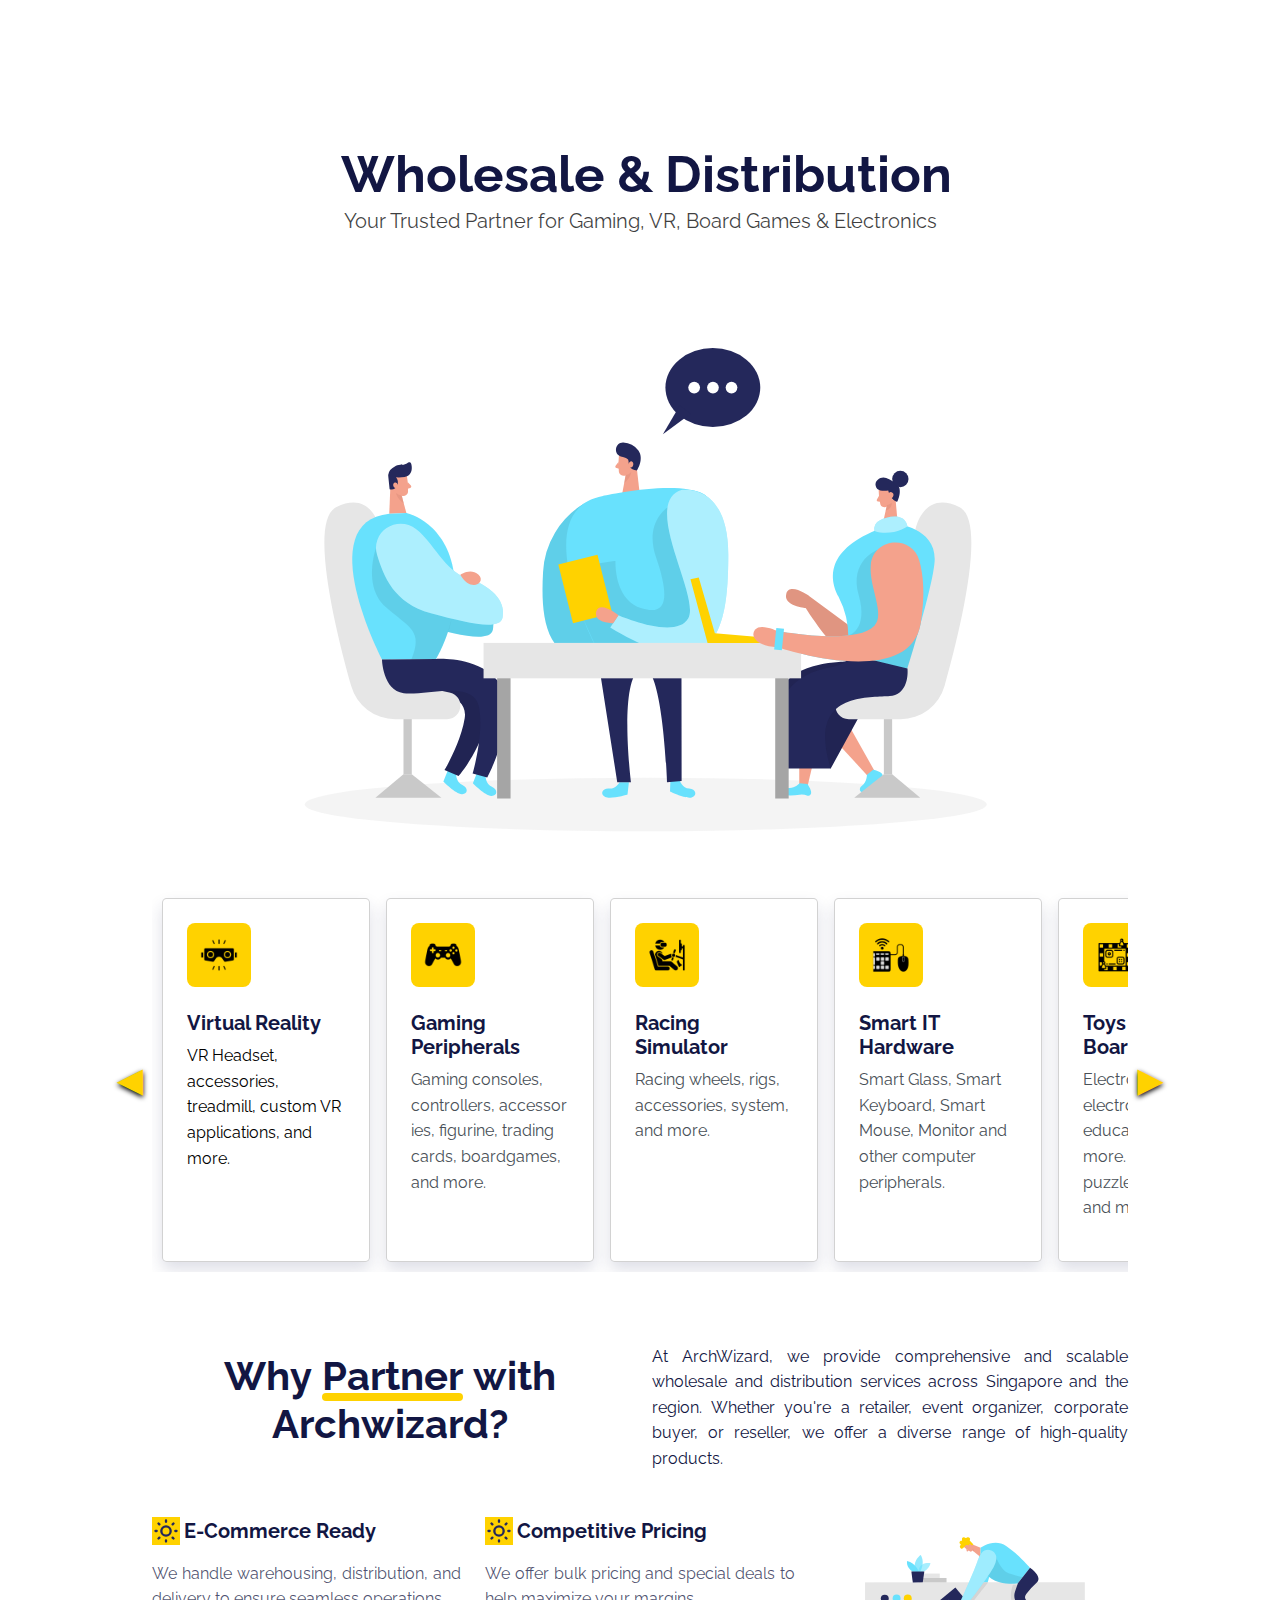
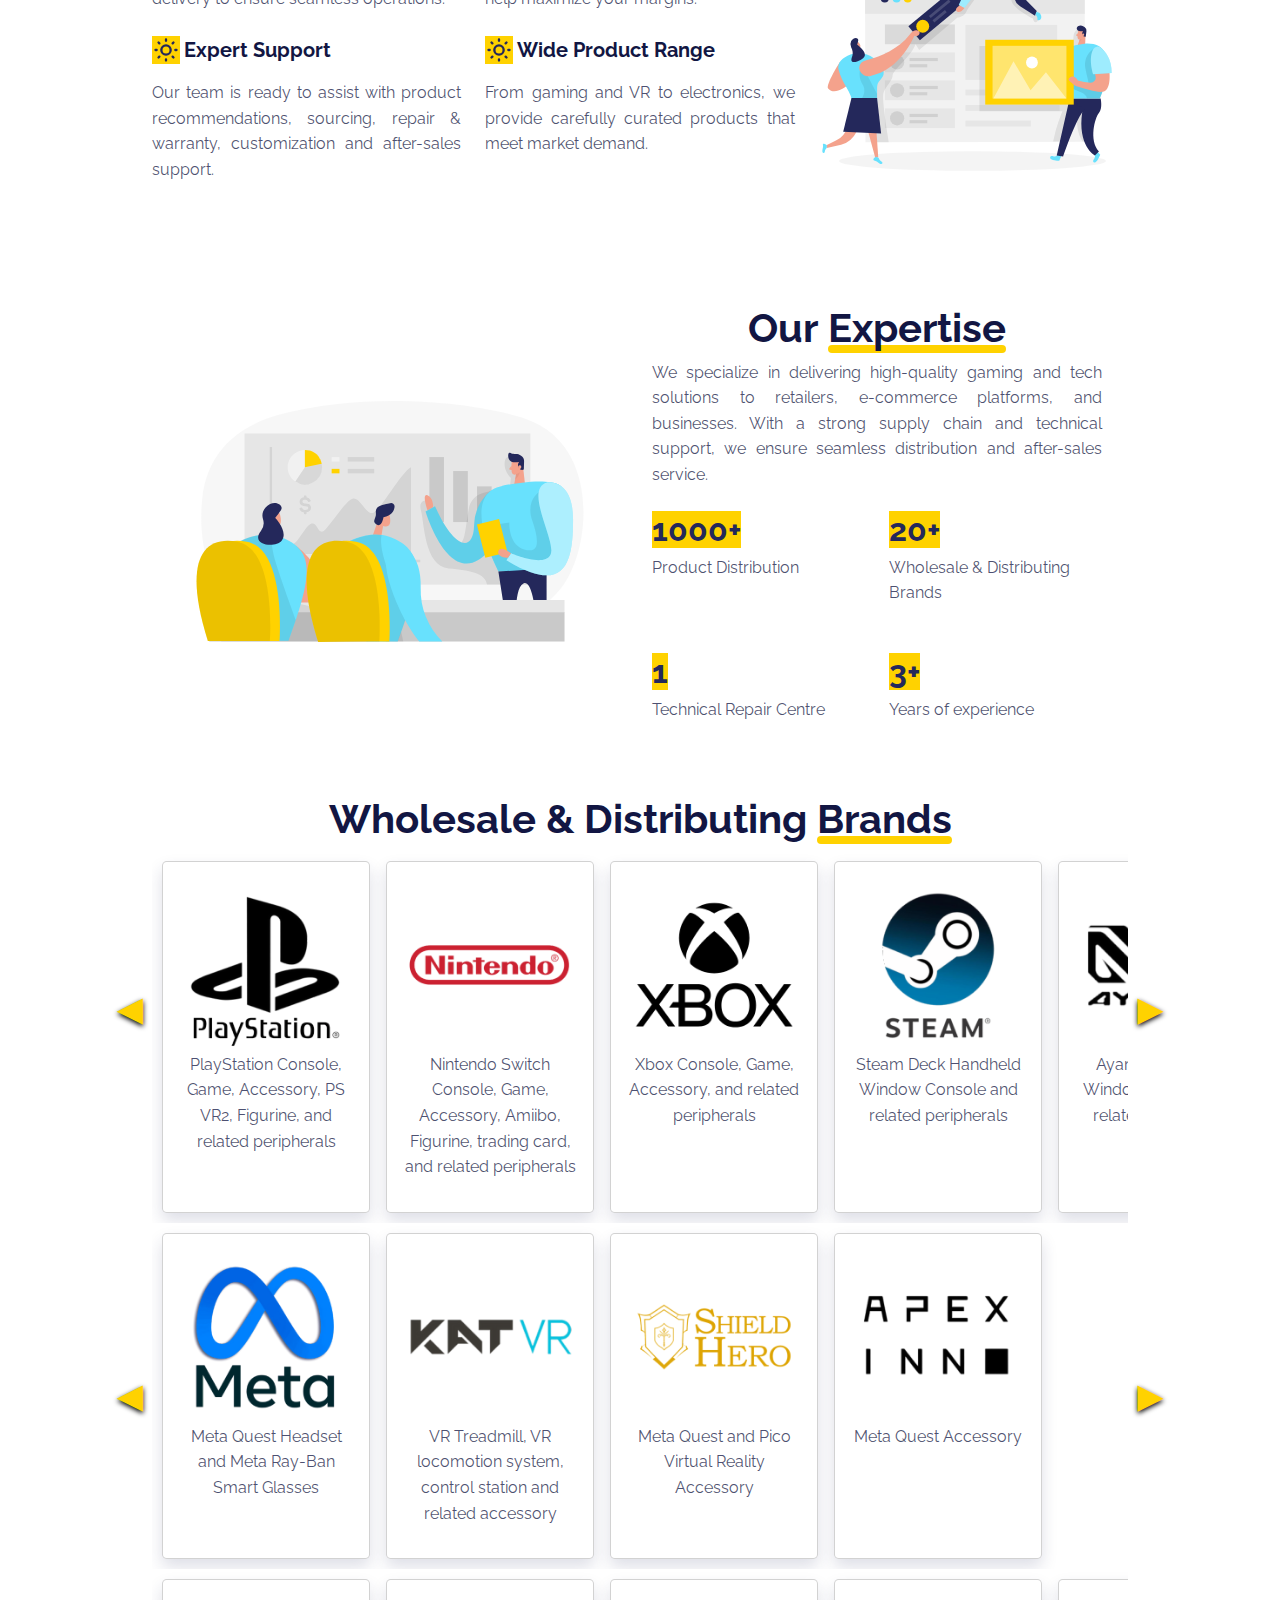
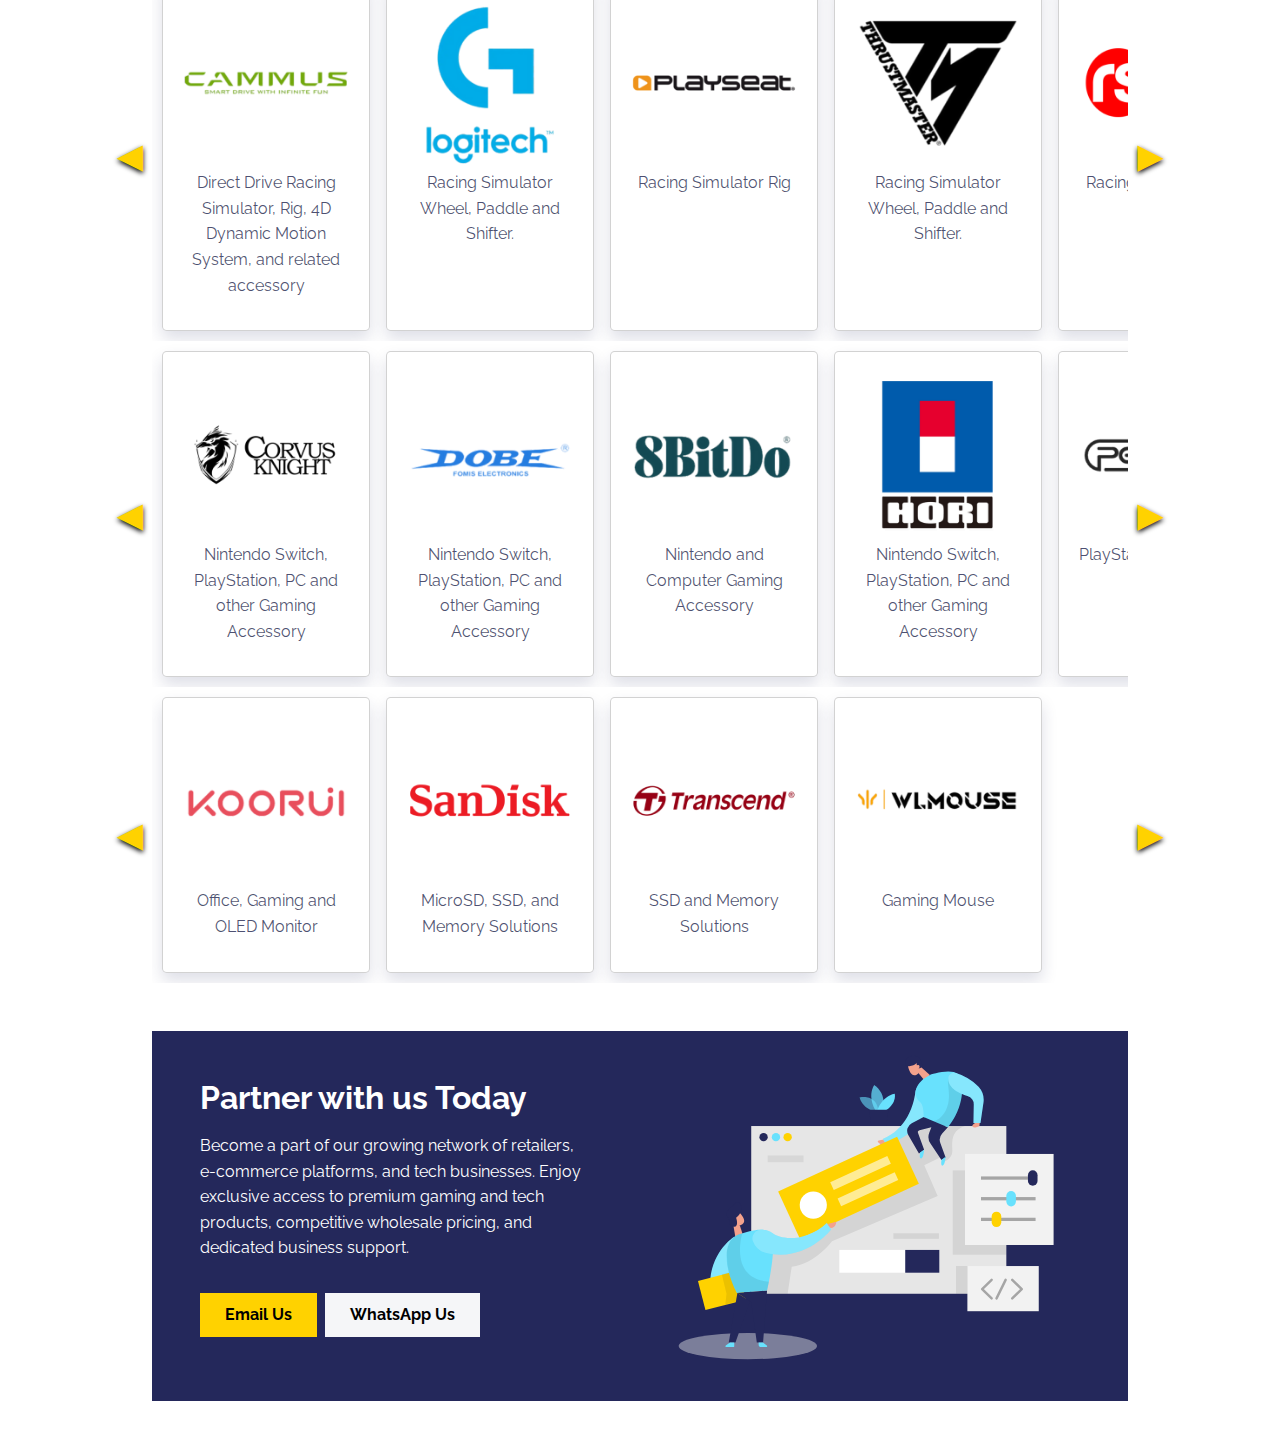
==== index.html @ 39913642 "V1.0 First upload" ====
<!DOCTYPE html>
<html data-bs-theme="light" lang="en">

<head>
    <meta charset="utf-8">
    <meta name="viewport" content="width=device-width, initial-scale=1.0, shrink-to-fit=no">
    <title>Home - Brand</title>
    <link rel="stylesheet" href="assets/bootstrap/css/bootstrap.min.css">
    <link rel="stylesheet" href="https://fonts.googleapis.com/css?family=Raleway:300italic,400italic,600italic,700italic,800italic,400,300,600,700,800&amp;display=swap">
    <link rel="stylesheet" href="assets/css/untitled.css">
</head>

<body>
    <header class="pt-5">
        <div class="container pt-4 pt-xl-5">
            <div class="row pt-5">
                <div class="col-md-8 text-center text-md-start mx-auto" style="width: 700px;">
                    <div class="text-center">
                        <h1 class="display-4 fw-bold mb-5" style="font-size: 51px;margin-bottom: 0px !important;">&nbsp;Wholesale &amp; Distribution</h1>
                        <p class="fs-5 text-muted mb-5"><span style="color: rgba(0, 0, 0, 0.75);">Your Trusted Partner for Gaming, VR, Board Games &amp; Electronics</span></p>
                    </div>
                </div>
                <div class="col-12 col-lg-10 mx-auto">
                    <div class="text-center position-relative"><img class="img-fluid" src="assets/img/illustrations/meeting.svg" style="width: 800px;"></div>
                </div>
            </div>
        </div>
    </header>
    <section>
        <div class="container position-relative">
            <div class="row gy-4 row-cols-1 row-cols-md-2 row-cols-lg-3 flex-row flex-nowrap scroll-container" style="width: 100%;margin: 0px 0px 0px 0px;">
                <div class="col card flex-shrink-0 p-2 scroll-card shadow">
                    <div class="card border-1 d-flex justify-content-center p-3 border-0" style="padding: 0px;">
                        <div class="card-body" style="padding: 0px;">
                            <div class="bs-icon-lg bs-icon-rounded bs-icon-secondary d-flex flex-shrink-0 justify-content-center align-items-center d-inline-block mb-4 bs-icon"><img src="assets/img/Icon%20Virtual%20Reality.png" width="40em" height="40em"></div>
                            <div>
                                <h5 class="fw-bold">Virtual Reality</h5>
                                <p class="text-body-emphasis">VR Headset, accessories, treadmill, custom VR applications, and more.&nbsp;</p>
                            </div>
                        </div>
                    </div>
                </div>
                <div class="col card flex-shrink-0 p-2 scroll-card shadow">
                    <div class="card border-1 d-flex justify-content-center p-3 border-0" style="padding: 0px">
                        <div class="card-body" style="padding: 0px;">
                            <div class="bs-icon-lg bs-icon-rounded bs-icon-secondary d-flex flex-shrink-0 justify-content-center align-items-center d-inline-block mb-4 bs-icon"><img src="assets/img/Icon%20Gaming%20Peripherals.png" width="40em" height="40em"></div>
                            <div>
                                <h5 class="fw-bold">Gaming Peripherals</h5>
                                <p class="text-dark-emphasis">Gaming consoles, controllers,&nbsp;accessories, figurine, trading cards, boardgames, and more.&nbsp;</p>
                            </div>
                        </div>
                    </div>
                </div>
                <div class="col card flex-shrink-0 p-2 scroll-card shadow">
                    <div class="card border-1 d-flex justify-content-center p-3 border-0" style="padding: 0px;">
                        <div class="card-body" style="padding: 0px;">
                            <div class="bs-icon-lg bs-icon-rounded bs-icon-secondary d-flex flex-shrink-0 justify-content-center align-items-center d-inline-block mb-4 bs-icon"><img src="assets/img/Icon%20Racing%20Simulator.png" width="40em" height="40em"></div>
                            <div>
                                <h5 class="fw-bold">Racing Simulator</h5>
                                <p class="text-dark-emphasis">Racing wheels, rigs, accessories, system, and more.&nbsp;</p>
                            </div>
                        </div>
                    </div>
                </div>
                <div class="col card flex-shrink-0 p-2 scroll-card shadow">
                    <div class="card border-1 d-flex justify-content-center p-3 border-0" style="padding: 0px;">
                        <div class="card-body" style="padding: 0px;">
                            <div class="bs-icon-lg bs-icon-rounded bs-icon-secondary d-flex flex-shrink-0 justify-content-center align-items-center d-inline-block mb-4 bs-icon"><img src="assets/img/Icon%20Smart%20IT%20Hardware.png" width="40em" height="40em"></div>
                            <div>
                                <h5 class="fw-bold">Smart IT Hardware</h5>
                                <p class="text-dark-emphasis">Smart Glass, Smart Keyboard, Smart Mouse, Monitor and other computer peripherals.</p>
                            </div>
                        </div>
                    </div>
                </div>
                <div class="col card flex-shrink-0 p-2 scroll-card shadow">
                    <div class="card border-1 d-flex justify-content-center p-3 border-0" style="padding: 0px;">
                        <div class="card-body" style="padding: 0px;">
                            <div class="bs-icon-lg bs-icon-rounded bs-icon-secondary d-flex flex-shrink-0 justify-content-center align-items-center d-inline-block mb-4 bs-icon"><img src="assets/img/Icon%20Toy%20Boardgames.png" width="40em" height="40em"></div>
                            <div>
                                <h5 class="fw-bold">Toys &amp; Boardgames</h5>
                                <p class="text-dark-emphasis">Electronic, electronic, educational toys and more. Board Games, puzzles, trading Card and more. </p>
                            </div>
                        </div>
                    </div>
                </div>
                <div class="col card flex-shrink-0 p-2 scroll-card shadow">
                    <div class="card border-1 d-flex justify-content-center p-3 border-0" padding="0px">
                        <div class="card-body" style="padding: 0px;">
                            <div class="bs-icon-lg bs-icon-rounded bs-icon-secondary d-flex flex-shrink-0 justify-content-center align-items-center d-inline-block mb-4 bs-icon"><img src="assets/img/Icon%20Household%20Electronic.png" width="40em" height="40em"></div>
                            <div>
                                <h5 class="fw-bold">Household Electronic</h5>
                                <p class="text-dark-emphasis">Smart home devices, small applicants, e-commerce electronic and more.&nbsp;</p>
                            </div>
                        </div>
                    </div>
                </div>
            </div><button class="btn scroll-left scroll-btn" type="button">◀</button><button class="btn scroll-right scroll-btn" type="button">▶</button>
        </div>
    </section>
    <section>
        <div class="container py-4 py-xl-5">
            <div class="row" style="margin-bottom: 20px;">
                <div class="col d-flex justify-content-center align-items-center">
                    <h3 class="display-6 fw-bold text-center pb-0"><span>Why&nbsp;</span><span class="underline">Partner</span><span></span>&nbsp;with Archwizard?</h3>
                </div>
                <div class="col-md-6 pt-4">
                    <p class="custom-justify">At ArchWizard, we provide comprehensive and scalable wholesale and distribution services across Singapore and the region. Whether you're a retailer, event organizer, corporate buyer, or reseller, we offer a diverse range of high-quality products.</p>
                </div>
            </div>
            <div class="row gy-4 gy-md-0 d-flex flex-column flex-md-row">
                <div class="col d-flex d-sm-flex d-md-flex justify-content-center align-items-center justify-content-md-start align-items-md-center justify-content-xl-center col-md-8">
                    <div>
                        <div class="row gy-2 row-cols-1 row-cols-sm-2">
                            <div class="col text-center text-md-start">
                                <div class="d-flex justify-content-center align-items-center justify-content-md-start"><svg xmlns="http://www.w3.org/2000/svg" width="1em" height="1em" viewBox="0 0 24 24" stroke-width="2" stroke="currentColor" fill="none" stroke-linecap="round" stroke-linejoin="round" class="icon icon-tabler icon-tabler-sun fs-3 text-primary bg-secondary">
                                        <path stroke="none" d="M0 0h24v24H0z" fill="none"></path>
                                        <path d="M12 12m-4 0a4 4 0 1 0 8 0a4 4 0 1 0 -8 0"></path>
                                        <path d="M3 12h1m8 -9v1m8 8h1m-9 8v1m-6.4 -15.4l.7 .7m12.1 -.7l-.7 .7m0 11.4l.7 .7m-12.1 -.7l-.7 .7"></path>
                                    </svg>
                                    <h5 class="fw-bold mb-0 ms-1">E-Commerce Ready</h5>
                                </div>
                                <p class="text-muted my-3 custom-justify">We handle warehousing, distribution, and delivery to ensure seamless operations.</p>
                            </div>
                            <div class="col text-center text-md-start">
                                <div class="d-flex justify-content-center align-items-center justify-content-md-start"><svg xmlns="http://www.w3.org/2000/svg" width="1em" height="1em" viewBox="0 0 24 24" stroke-width="2" stroke="currentColor" fill="none" stroke-linecap="round" stroke-linejoin="round" class="icon icon-tabler icon-tabler-sun fs-3 text-primary bg-secondary">
                                        <path stroke="none" d="M0 0h24v24H0z" fill="none"></path>
                                        <path d="M12 12m-4 0a4 4 0 1 0 8 0a4 4 0 1 0 -8 0"></path>
                                        <path d="M3 12h1m8 -9v1m8 8h1m-9 8v1m-6.4 -15.4l.7 .7m12.1 -.7l-.7 .7m0 11.4l.7 .7m-12.1 -.7l-.7 .7"></path>
                                    </svg>
                                    <h5 class="fw-bold mb-0 ms-1">Competitive Pricing</h5>
                                </div>
                                <p class="text-muted my-3 custom-justify">We offer bulk pricing and special deals to help maximize your margins.</p>
                            </div>
                            <div class="col text-center text-md-start">
                                <div class="d-flex justify-content-center align-items-center justify-content-md-start"><svg xmlns="http://www.w3.org/2000/svg" width="1em" height="1em" viewBox="0 0 24 24" stroke-width="2" stroke="currentColor" fill="none" stroke-linecap="round" stroke-linejoin="round" class="icon icon-tabler icon-tabler-sun fs-3 text-primary bg-secondary">
                                        <path stroke="none" d="M0 0h24v24H0z" fill="none"></path>
                                        <path d="M12 12m-4 0a4 4 0 1 0 8 0a4 4 0 1 0 -8 0"></path>
                                        <path d="M3 12h1m8 -9v1m8 8h1m-9 8v1m-6.4 -15.4l.7 .7m12.1 -.7l-.7 .7m0 11.4l.7 .7m-12.1 -.7l-.7 .7"></path>
                                    </svg>
                                    <h5 class="fw-bold mb-0 ms-1">Expert Support</h5>
                                </div>
                                <p class="text-muted my-3 custom-justify">Our team is ready to assist with product recommendations, sourcing, repair &amp; warranty, customization and after-sales support.</p>
                            </div>
                            <div class="col text-center text-md-start">
                                <div class="d-flex justify-content-center align-items-center justify-content-md-start"><svg xmlns="http://www.w3.org/2000/svg" width="1em" height="1em" viewBox="0 0 24 24" stroke-width="2" stroke="currentColor" fill="none" stroke-linecap="round" stroke-linejoin="round" class="icon icon-tabler icon-tabler-sun fs-3 text-primary bg-secondary">
                                        <path stroke="none" d="M0 0h24v24H0z" fill="none"></path>
                                        <path d="M12 12m-4 0a4 4 0 1 0 8 0a4 4 0 1 0 -8 0"></path>
                                        <path d="M3 12h1m8 -9v1m8 8h1m-9 8v1m-6.4 -15.4l.7 .7m12.1 -.7l-.7 .7m0 11.4l.7 .7m-12.1 -.7l-.7 .7"></path>
                                    </svg>
                                    <h5 class="fw-bold mb-0 ms-1">Wide Product Range</h5>
                                </div>
                                <p class="text-muted my-3 custom-justify">From gaming and VR to electronics, we provide carefully curated products that meet market demand.</p>
                            </div>
                        </div>
                    </div>
                </div>
                <div class="col order-first order-md-last col-md-4">
                    <div><img class="rounded img-fluid w-100 fit-cover" style="min-height: 300px;" src="assets/img/illustrations/teamwork.svg"></div>
                </div>
            </div>
        </div>
    </section>
    <section>
        <div class="container py-4 py-xl-5">
            <div class="row gy-4 gy-md-0">
                <div class="col-md-6 text-center text-md-start d-flex d-sm-flex d-md-flex justify-content-center align-items-center justify-content-md-start align-items-md-center justify-content-xl-center col-md-5">
                    <div><img class="rounded img-fluid fit-cover" style="min-height: 300px;" src="assets/img/illustrations/presentation.svg" width="800"></div>
                </div>
                <div class="col">
                    <div style="max-width: 450px;">
                        <h3 class="display-6 fw-bold text-center pb-0"><span>Our&nbsp;</span><span class="underline">Expertise</span></h3>
                        <p class="text-muted py-4 py-md-0 custom-justify">We specialize in delivering high-quality gaming and tech solutions to retailers, e-commerce platforms, and businesses. With a strong supply chain and technical support, we ensure seamless distribution and after-sales service.</p>
                        <div class="row gy-4 row-cols-2 row-cols-md-2">
                            <div class="col">
                                <div><span class="fs-2 fw-bold text-primary bg-secondary">1000+</span>
                                    <p class="fw-normal text-muted">Product Distribution</p>
                                </div>
                            </div>
                            <div class="col">
                                <div><span class="fs-2 fw-bold text-primary bg-secondary">20+</span>
                                    <p class="fw-normal text-muted">Wholesale &amp; Distributing Brands</p>
                                </div>
                            </div>
                            <div class="col">
                                <div><span class="fs-2 fw-bold text-primary bg-secondary">1</span>
                                    <p class="fw-normal text-muted">Technical Repair Centre</p>
                                </div>
                            </div>
                            <div class="col">
                                <div><span class="fs-2 fw-bold text-primary bg-secondary">3+</span>
                                    <p class="fw-normal text-muted">Years of experience</p>
                                </div>
                            </div>
                        </div>
                    </div>
                </div>
            </div>
        </div>
    </section>
    <section>
        <div class="container position-relative mt-2">
            <h3 class="display-6 fw-bold text-center pb-0"><span>Wholesale &amp; Distributing&nbsp;</span><span class="underline">Brands</span></h3>
            <div class="row gy-4 row-cols-1 row-cols-md-2 row-cols-lg-3 flex-row flex-nowrap scroll-container" style="width: 100%;margin: 0px 0px 0px 0px;">
                <div class="col card flex-shrink-0 p-2 scroll-card shadow">
                    <div class="card border-1 d-flex justify-content-center p-2 border-0 align-items-center" style="padding: 0px;">
                        <div class="card-body d-flex flex-column align-items-center" style="padding: 0px;"><img src="assets/img/PlayStation.png" width="100%" height="100%">
                            <div>
                                <p class="text-center text-body-secondary">PlayStation Console, Game, Accessory, PS VR2, Figurine, and related peripherals</p>
                            </div>
                        </div>
                    </div>
                </div>
                <div class="col card flex-shrink-0 p-2 scroll-card shadow">
                    <div class="card border-1 d-flex justify-content-center p-2 border-0 align-items-center" style="padding: 0px;">
                        <div class="card-body d-flex flex-column align-items-center" style="padding: 0px;"><img src="assets/img/Nintendo.png" width="100%" height="100%">
                            <div>
                                <p class="text-center text-body-secondary">Nintendo Switch Console, Game, Accessory, Amiibo, Figurine, trading card, and related peripherals</p>
                            </div>
                        </div>
                    </div>
                </div>
                <div class="col card flex-shrink-0 p-2 scroll-card shadow">
                    <div class="card border-1 d-flex justify-content-center p-2 border-0 align-items-center" style="padding: 0px;">
                        <div class="card-body d-flex flex-column align-items-center" style="padding: 0px;"><img src="assets/img/Xbox.png" width="100%" height="100%">
                            <div>
                                <p class="text-center text-body-secondary">Xbox Console, Game, Accessory, and related peripherals</p>
                            </div>
                        </div>
                    </div>
                </div>
                <div class="col card flex-shrink-0 p-2 scroll-card shadow">
                    <div class="card border-1 d-flex justify-content-center p-2 border-0 align-items-center" style="padding: 0px;">
                        <div class="card-body d-flex flex-column align-items-center" style="padding: 0px;"><img src="assets/img/Valve.png" width="100%" height="100%">
                            <div>
                                <p class="text-center text-body-secondary">Steam Deck Handheld Window Console and related peripherals</p>
                            </div>
                        </div>
                    </div>
                </div>
                <div class="col card flex-shrink-0 p-2 scroll-card shadow">
                    <div class="card border-1 d-flex justify-content-center p-2 border-0 align-items-center" style="padding: 0px;">
                        <div class="card-body d-flex flex-column align-items-center" style="padding: 0px;"><img src="assets/img/Ayaneo.png" width="100%" height="100%">
                            <div>
                                <p class="text-center text-body-secondary">Ayaneo Handheld Window Console and related peripherals</p>
                            </div>
                        </div>
                    </div>
                </div>
                <div class="col card flex-shrink-0 p-2 scroll-card shadow">
                    <div class="card border-1 d-flex justify-content-center p-2 border-0 align-items-center" style="padding: 0px;">
                        <div class="card-body d-flex flex-column align-items-center" style="padding: 0px;"><img src="assets/img/Asus_ROG.png" width="100%" height="100%">
                            <div>
                                <p class="text-center text-body-secondary">Asus ROG Ally Handheld Window Console and related peripherals</p>
                            </div>
                        </div>
                    </div>
                </div>
            </div><button class="btn scroll-left scroll-btn" type="button">◀</button><button class="btn scroll-right scroll-btn" type="button">▶</button>
        </div>
        <div class="container position-relative">
            <div class="row gy-4 row-cols-1 row-cols-md-2 row-cols-lg-3 flex-row flex-nowrap scroll-container" style="width: 100%;margin: 0px 0px 0px 0px;">
                <div class="col card flex-shrink-0 p-2 scroll-card shadow">
                    <div class="card border-1 d-flex justify-content-center p-2 border-0 align-items-center" style="padding: 0px;">
                        <div class="card-body d-flex flex-column align-items-center" style="padding: 0px;"><img src="assets/img/Meta.png" width="100%" height="100%">
                            <div>
                                <p class="text-center text-body-secondary">Meta Quest Headset and Meta Ray-Ban Smart Glasses</p>
                            </div>
                        </div>
                    </div>
                </div>
                <div class="col card flex-shrink-0 p-2 scroll-card shadow">
                    <div class="card border-1 d-flex justify-content-center p-2 border-0 align-items-center" style="padding: 0px;">
                        <div class="card-body d-flex flex-column align-items-center" style="padding: 0px;"><img src="assets/img/KATVR.png" width="100%" height="100%">
                            <div>
                                <p class="text-center text-body-secondary">VR Treadmill, VR locomotion system, control station and related accessory</p>
                            </div>
                        </div>
                    </div>
                </div>
                <div class="col card flex-shrink-0 p-2 scroll-card shadow">
                    <div class="card border-1 d-flex justify-content-center p-2 border-0 align-items-center" style="padding: 0px;">
                        <div class="card-body d-flex flex-column align-items-center" style="padding: 0px;"><img src="assets/img/Shield_Hero.png" width="100%" height="100%">
                            <div>
                                <p class="text-center text-body-secondary">Meta Quest and Pico Virtual Reality Accessory</p>
                            </div>
                        </div>
                    </div>
                </div>
                <div class="col card flex-shrink-0 p-2 scroll-card shadow">
                    <div class="card border-1 d-flex justify-content-center p-2 border-0 align-items-center" style="padding: 0px;">
                        <div class="card-body d-flex flex-column align-items-center" style="padding: 0px;"><img src="assets/img/ApexInno.png" width="100%" height="100%">
                            <div>
                                <p class="text-center text-body-secondary">Meta Quest Accessory</p>
                            </div>
                        </div>
                    </div>
                </div>
            </div><button class="btn scroll-left scroll-btn" type="button">◀</button><button class="btn scroll-right scroll-btn" type="button">▶</button>
        </div>
        <div class="container position-relative">
            <div class="row gy-4 row-cols-1 row-cols-md-2 row-cols-lg-3 flex-row flex-nowrap scroll-container" style="width: 100%;margin:0px 0px 0px 0px;">
                <div class="col card flex-shrink-0 p-2 scroll-card shadow">
                    <div class="card border-1 d-flex justify-content-center p-2 border-0 align-items-center" style="padding: 0px;">
                        <div class="card-body d-flex flex-column align-items-center" style="padding: 0px;"><img src="assets/img/Cammus.png" width="100%" height="100%">
                            <div>
                                <p class="text-center text-body-secondary">Direct Drive Racing Simulator, Rig, 4D Dynamic Motion System, and related accessory</p>
                            </div>
                        </div>
                    </div>
                </div>
                <div class="col card flex-shrink-0 p-2 scroll-card shadow">
                    <div class="card border-1 d-flex justify-content-center p-2 border-0 align-items-center" style="padding: 0px;">
                        <div class="card-body d-flex flex-column align-items-center" style="padding: 0px;"><img src="assets/img/Logitech.png" width="100%" height="100%">
                            <div>
                                <p class="text-center text-body-secondary">Racing Simulator Wheel, Paddle and Shifter.</p>
                            </div>
                        </div>
                    </div>
                </div>
                <div class="col card flex-shrink-0 p-2 scroll-card shadow">
                    <div class="card border-1 d-flex justify-content-center p-2 border-0 align-items-center" style="padding: 0px;">
                        <div class="card-body d-flex flex-column align-items-center" style="padding: 0px;"><img src="assets/img/Playseat.png" width="100%" height="100%">
                            <div>
                                <p class="text-center text-body-secondary">Racing Simulator Rig</p>
                            </div>
                        </div>
                    </div>
                </div>
                <div class="col card flex-shrink-0 p-2 scroll-card shadow">
                    <div class="card border-1 d-flex justify-content-center p-2 border-0 align-items-center" style="padding: 0px;">
                        <div class="card-body d-flex flex-column align-items-center" style="padding: 0px;"><img src="assets/img/Thrustmaster.png" width="100%" height="100%">
                            <div>
                                <p class="text-center text-body-secondary">Racing Simulator Wheel, Paddle and Shifter.</p>
                            </div>
                        </div>
                    </div>
                </div>
                <div class="col card flex-shrink-0 p-2 scroll-card shadow">
                    <div class="card border-1 d-flex justify-content-center p-2 border-0 align-items-center" style="padding: 0px;">
                        <div class="card-body d-flex flex-column align-items-center" style="padding: 0px;"><img src="assets/img/Rseat.png" width="100%" height="100%">
                            <div>
                                <p class="text-center text-body-secondary">Racing Simulator Rig</p>
                            </div>
                        </div>
                    </div>
                </div>
                <div class="col card flex-shrink-0 p-2 scroll-card shadow">
                    <div class="card border-1 d-flex justify-content-center p-2 border-0 align-items-center" style="padding: 0px;">
                        <div class="card-body d-flex flex-column align-items-center" style="padding: 0px;"><img src="assets/img/Asus_ROG.png" width="100%" height="100%">
                            <div>
                                <p class="text-center text-body-secondary">Asus ROG Ally Handheld Window Console and related peripherals</p>
                            </div>
                        </div>
                    </div>
                </div>
            </div><button class="btn scroll-left scroll-btn" type="button">◀</button><button class="btn scroll-right scroll-btn" type="button">▶</button>
        </div>
        <div class="container position-relative">
            <div class="row gy-4 row-cols-1 row-cols-md-2 row-cols-lg-3 flex-row flex-nowrap scroll-container" style="width: 100%;margin:0px 0px 0px 0px;">
                <div class="col card flex-shrink-0 p-2 scroll-card shadow">
                    <div class="card border-1 d-flex justify-content-center p-2 border-0 align-items-center" style="padding: 0px;">
                        <div class="card-body d-flex flex-column align-items-center" style="padding: 0px;"><img src="assets/img/CorvusKnight.png" width="100%" height="100%">
                            <div>
                                <p class="text-center text-body-secondary">Nintendo Switch, PlayStation, PC and other Gaming Accessory</p>
                            </div>
                        </div>
                    </div>
                </div>
                <div class="col card flex-shrink-0 p-2 scroll-card shadow">
                    <div class="card border-1 d-flex justify-content-center p-2 border-0 align-items-center" style="padding: 0px;">
                        <div class="card-body d-flex flex-column align-items-center" style="padding: 0px;"><img src="assets/img/Dobe.png" width="100%" height="100%">
                            <div>
                                <p class="text-center text-body-secondary">Nintendo Switch, PlayStation, PC and other Gaming Accessory</p>
                            </div>
                        </div>
                    </div>
                </div>
                <div class="col card flex-shrink-0 p-2 scroll-card shadow">
                    <div class="card border-1 d-flex justify-content-center p-2 border-0 align-items-center" style="padding: 0px;">
                        <div class="card-body d-flex flex-column align-items-center" style="padding: 0px;"><img src="assets/img/8BITDO.png" width="100%" height="100%">
                            <div>
                                <p class="text-center text-body-secondary">Nintendo and Computer Gaming Accessory</p>
                            </div>
                        </div>
                    </div>
                </div>
                <div class="col card flex-shrink-0 p-2 scroll-card shadow">
                    <div class="card border-1 d-flex justify-content-center p-2 border-0 align-items-center" style="padding: 0px;">
                        <div class="card-body d-flex flex-column align-items-center" style="padding: 0px;"><img src="assets/img/Hori.png" width="100%" height="100%">
                            <div>
                                <p class="text-center text-body-secondary">Nintendo Switch, PlayStation, PC and other Gaming Accessory</p>
                            </div>
                        </div>
                    </div>
                </div>
                <div class="col card flex-shrink-0 p-2 scroll-card shadow">
                    <div class="card border-1 d-flex justify-content-center p-2 border-0 align-items-center" style="padding: 0px;">
                        <div class="card-body d-flex flex-column align-items-center" style="padding: 0px;"><img src="assets/img/PGTECH.png" width="100%" height="100%">
                            <div>
                                <p class="text-center text-body-secondary">PlayStation Accessory</p>
                            </div>
                        </div>
                    </div>
                </div>
                <div class="col card flex-shrink-0 p-2 scroll-card shadow">
                    <div class="card border-1 d-flex justify-content-center p-2 border-0 align-items-center" style="padding: 0px;">
                        <div class="card-body d-flex flex-column align-items-center" style="padding: 0px;"><img src="assets/img/IPega.png" width="100%" height="100%">
                            <div>
                                <p class="text-center text-body-secondary">PlayStation Accessory</p>
                            </div>
                        </div>
                    </div>
                </div>
                <div class="col card flex-shrink-0 p-2 scroll-card shadow">
                    <div class="card border-1 d-flex justify-content-center p-2 border-0 align-items-center" style="padding: 0px;">
                        <div class="card-body d-flex flex-column align-items-center" style="padding: 0px;"><img src="assets/img/Turtle_Beach.png" width="100%" height="100%">
                            <div>
                                <p class="text-center text-body-secondary">&nbsp;PlayStation, PC and other Gaming Accessory<br><br></p>
                            </div>
                        </div>
                    </div>
                </div>
                <div class="col card flex-shrink-0 p-2 scroll-card shadow">
                    <div class="card border-1 d-flex justify-content-center p-2 border-0 align-items-center" style="padding: 0px;">
                        <div class="card-body d-flex flex-column align-items-center" style="padding: 0px;"><img src="assets/img/Backbone.png" width="100%" height="100%">
                            <div>
                                <p class="text-center text-body-secondary">PlayStation Remote Gaming Accessory</p>
                            </div>
                        </div>
                    </div>
                </div>
                <div class="col card flex-shrink-0 p-2 scroll-card shadow">
                    <div class="card border-1 d-flex justify-content-center p-2 border-0 align-items-center" style="padding: 0px;">
                        <div class="card-body d-flex flex-column align-items-center" style="padding: 0px;"><img src="assets/img/Skull_&_Co.png" width="100%" height="100%">
                            <div>
                                <p class="text-center text-body-secondary">Nintendo Switch, PlayStation, PC and other Gaming Accessory</p>
                            </div>
                        </div>
                    </div>
                </div>
            </div><button class="btn scroll-left scroll-btn" type="button">◀</button><button class="btn scroll-right scroll-btn" type="button">▶</button>
        </div>
        <div class="container position-relative">
            <div class="row gy-4 row-cols-1 row-cols-md-2 row-cols-lg-3 flex-row flex-nowrap scroll-container" style="width: 100%;margin:0px 0px 0px 0px;">
                <div class="col card flex-shrink-0 p-2 scroll-card shadow">
                    <div class="card border-1 d-flex justify-content-center p-2 border-0 align-items-center" style="padding: 0px;">
                        <div class="card-body d-flex flex-column align-items-center" style="padding: 0px;"><img src="assets/img/Koorui.png" width="100%" height="100%">
                            <div>
                                <p class="text-center text-body-secondary">Office, Gaming and OLED Monitor</p>
                            </div>
                        </div>
                    </div>
                </div>
                <div class="col card flex-shrink-0 p-2 scroll-card shadow">
                    <div class="card border-1 d-flex justify-content-center p-2 border-0 align-items-center" style="padding: 0px;">
                        <div class="card-body d-flex flex-column align-items-center" style="padding: 0px;"><img src="assets/img/SanDisk.png" width="100%" height="100%">
                            <div>
                                <p class="text-center text-body-secondary">MicroSD, SSD, and Memory Solutions</p>
                            </div>
                        </div>
                    </div>
                </div>
                <div class="col card flex-shrink-0 p-2 scroll-card shadow">
                    <div class="card border-1 d-flex justify-content-center p-2 border-0 align-items-center" style="padding: 0px;">
                        <div class="card-body d-flex flex-column align-items-center" style="padding: 0px;"><img src="assets/img/Transcend.png" width="100%" height="100%">
                            <div>
                                <p class="text-center text-body-secondary">SSD and Memory Solutions</p>
                            </div>
                        </div>
                    </div>
                </div>
                <div class="col card flex-shrink-0 p-2 scroll-card shadow">
                    <div class="card border-1 d-flex justify-content-center p-2 border-0 align-items-center" style="padding: 0px;">
                        <div class="card-body d-flex flex-column align-items-center" style="padding: 0px;"><img src="assets/img/WLMouse.png" width="100%" height="100%">
                            <div>
                                <p class="text-center text-body-secondary">Gaming Mouse</p>
                            </div>
                        </div>
                    </div>
                </div>
            </div><button class="btn scroll-left scroll-btn" type="button">◀</button><button class="btn scroll-right scroll-btn" type="button">▶</button>
        </div>
    </section>
    <section class="py-4 py-xl-5">
        <div class="container">
            <div class="bg-primary border rounded border-0 border-primary overflow-hidden">
                <div class="row g-0">
                    <div class="col-md-6 d-flex flex-column justify-content-center">
                        <div class="text-white p-4 p-md-5">
                            <h2 class="fw-bold mb-3">Partner with us Today</h2>
                            <p class="mb-4">Become a part of our growing network of retailers, e-commerce platforms, and tech businesses. Enjoy exclusive access to premium gaming and tech products, competitive wholesale pricing, and dedicated business support.</p>
                            <div class="my-3"><a class="btn btn-secondary me-2 mt-2" role="button" href="mailto:enquiry@archwizard.tech?subject=Business Wholesale &amp; Distribution Inquiry&amp;body=Hello, I would like to ask about...">Email Us</a><a class="btn btn-light mt-2" role="button" href="https://wa.me/6588434796">WhatsApp Us</a></div>
                        </div>
                    </div>
                    <div class="col-md-6 order-first order-md-last" style="min-height: 250px;"><img class="w-100 h-100 fit-contain pt-5 pt-md-0" src="assets/img/illustrations/web-development.svg"></div>
                </div>
            </div>
        </div>
    </section>
    <script src="assets/bootstrap/js/bootstrap.min.js"></script>
    <script src="assets/js/custom.js"></script>
    <script src="assets/js/startup-modern.js"></script>
</body>

</html>
---- assets/css/untitled.css ----
.custom-justify {
  text-align: justify;
}

#scroll-container {
  gap: 1rem;
  padding: 10px;
  overflow-x: auto;
  white-space: nowrap;
  cursor: grab;
  scroll-snap-type: x mandatory;
}

#scroll-container::-webkit-scrollbar {
  display: none;
}

.scroll-card {
  flex: 0 0 auto;
  width: 13em;
  scroll-snap-align: center;
  border-radius: 0.3em;
  margin-top: 0px;
}

.scroll-btn {
  position: absolute;
  top: 50%;
  transform: translateY(-50%);
  background: transparent !important;
  border: 0px solid #ddd;
  width: 80px;
  height: 80px;
  align-items: center;
  justify-content: center;
  color: var(--bs-secondary);
  font-size: 2em;
  text-shadow: 0 2px 5px black;
  padding: 0px;
}

.scroll-left {
  left: 10px;
}

.scroll-right {
  right: 10px;
}

.scroll-container .active {
  cursor: grabbing;
}

.scroll-container {
  /*white-space: nowrap;*/
  cursor: grab;
  display: flex;
  overflow: auto;
  scroll-snap-type: x mandatory;
  -webkit-overflow-scrolling: touch;
  gap: 1rem;
  padding: 10px;
  scrollbar-width: none;
}

.scroll-container::-webkit-scrollbar {
  display: none;
}

.scroll-btn:hover {
  background-color: transparent;
  color: white;
}

@media (min-width: 1200px) {
  .scroll-left {
    left: -50px;
  }
}

@media (min-width: 1200px) {
  .scroll-right {
    right: -50px;
  }
}

@media (min-width: 768px) {
  .scroll-btn {
    display: block;
  }
}
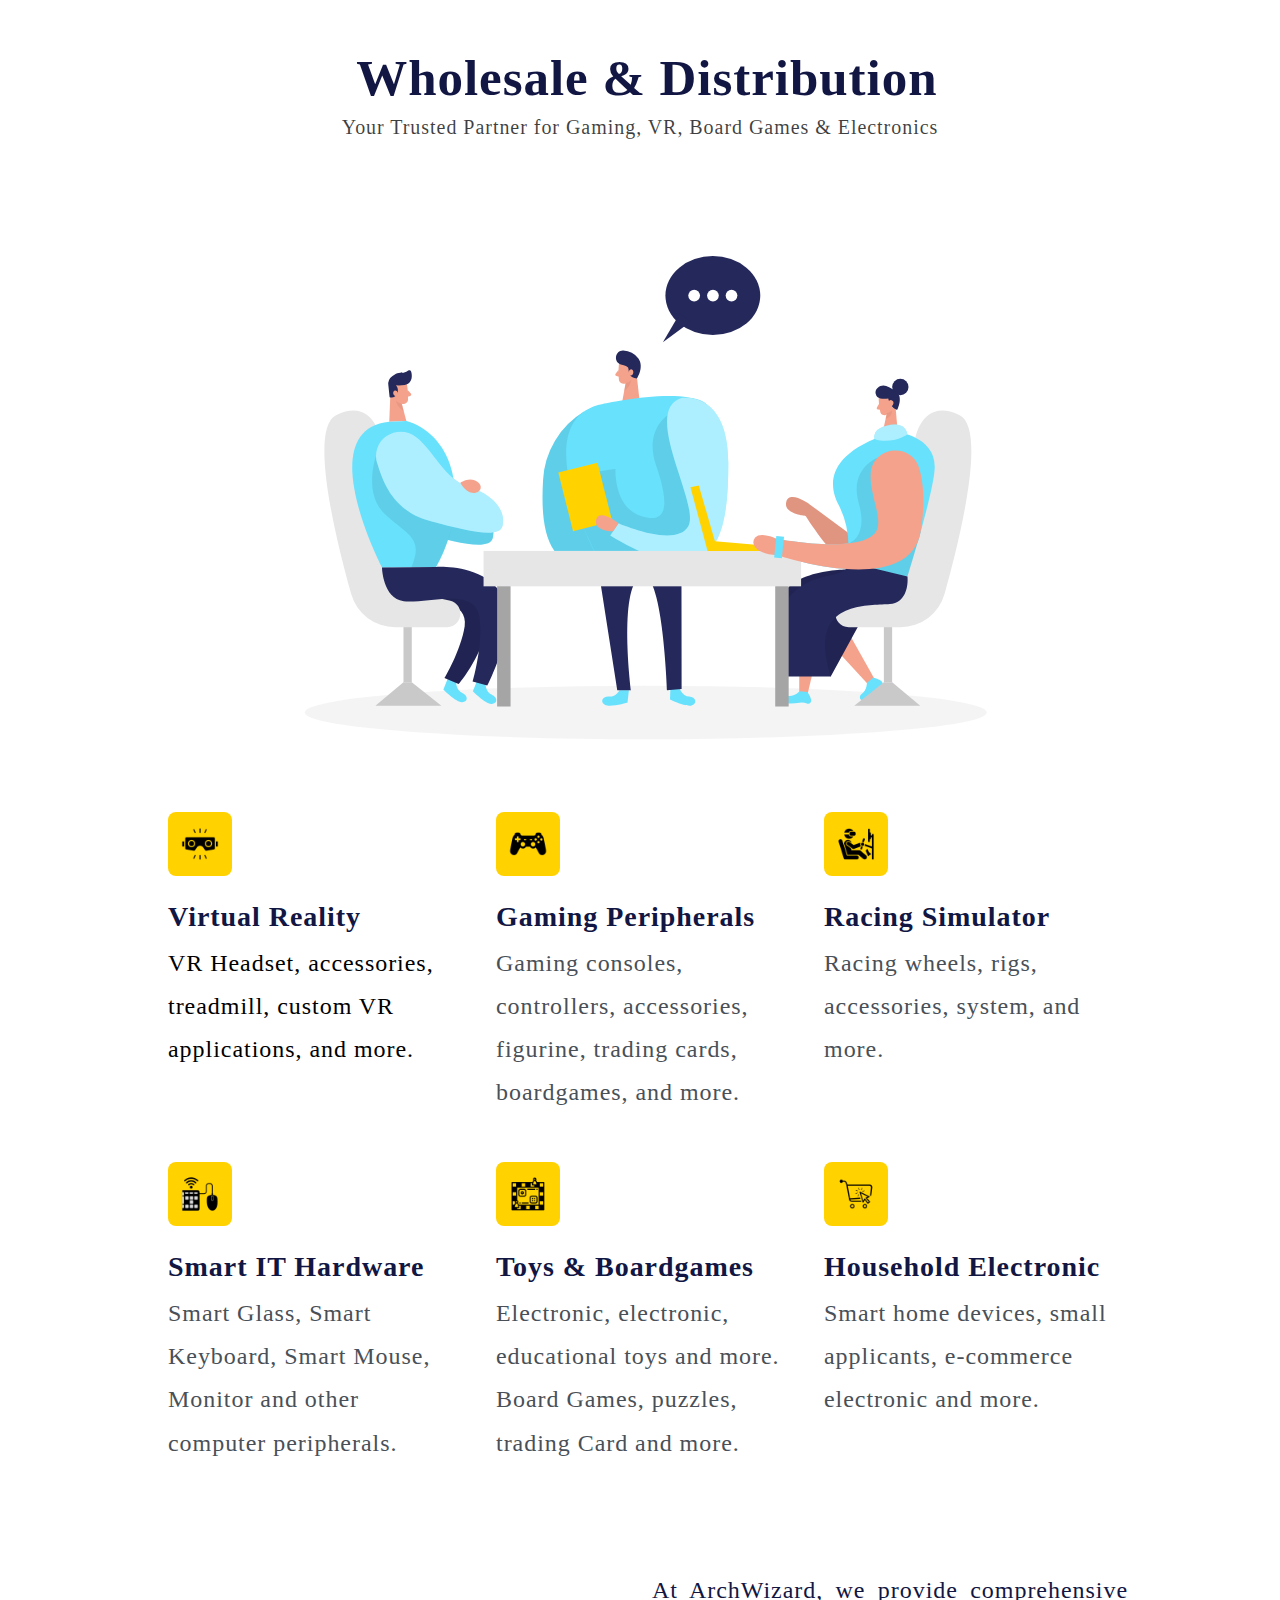
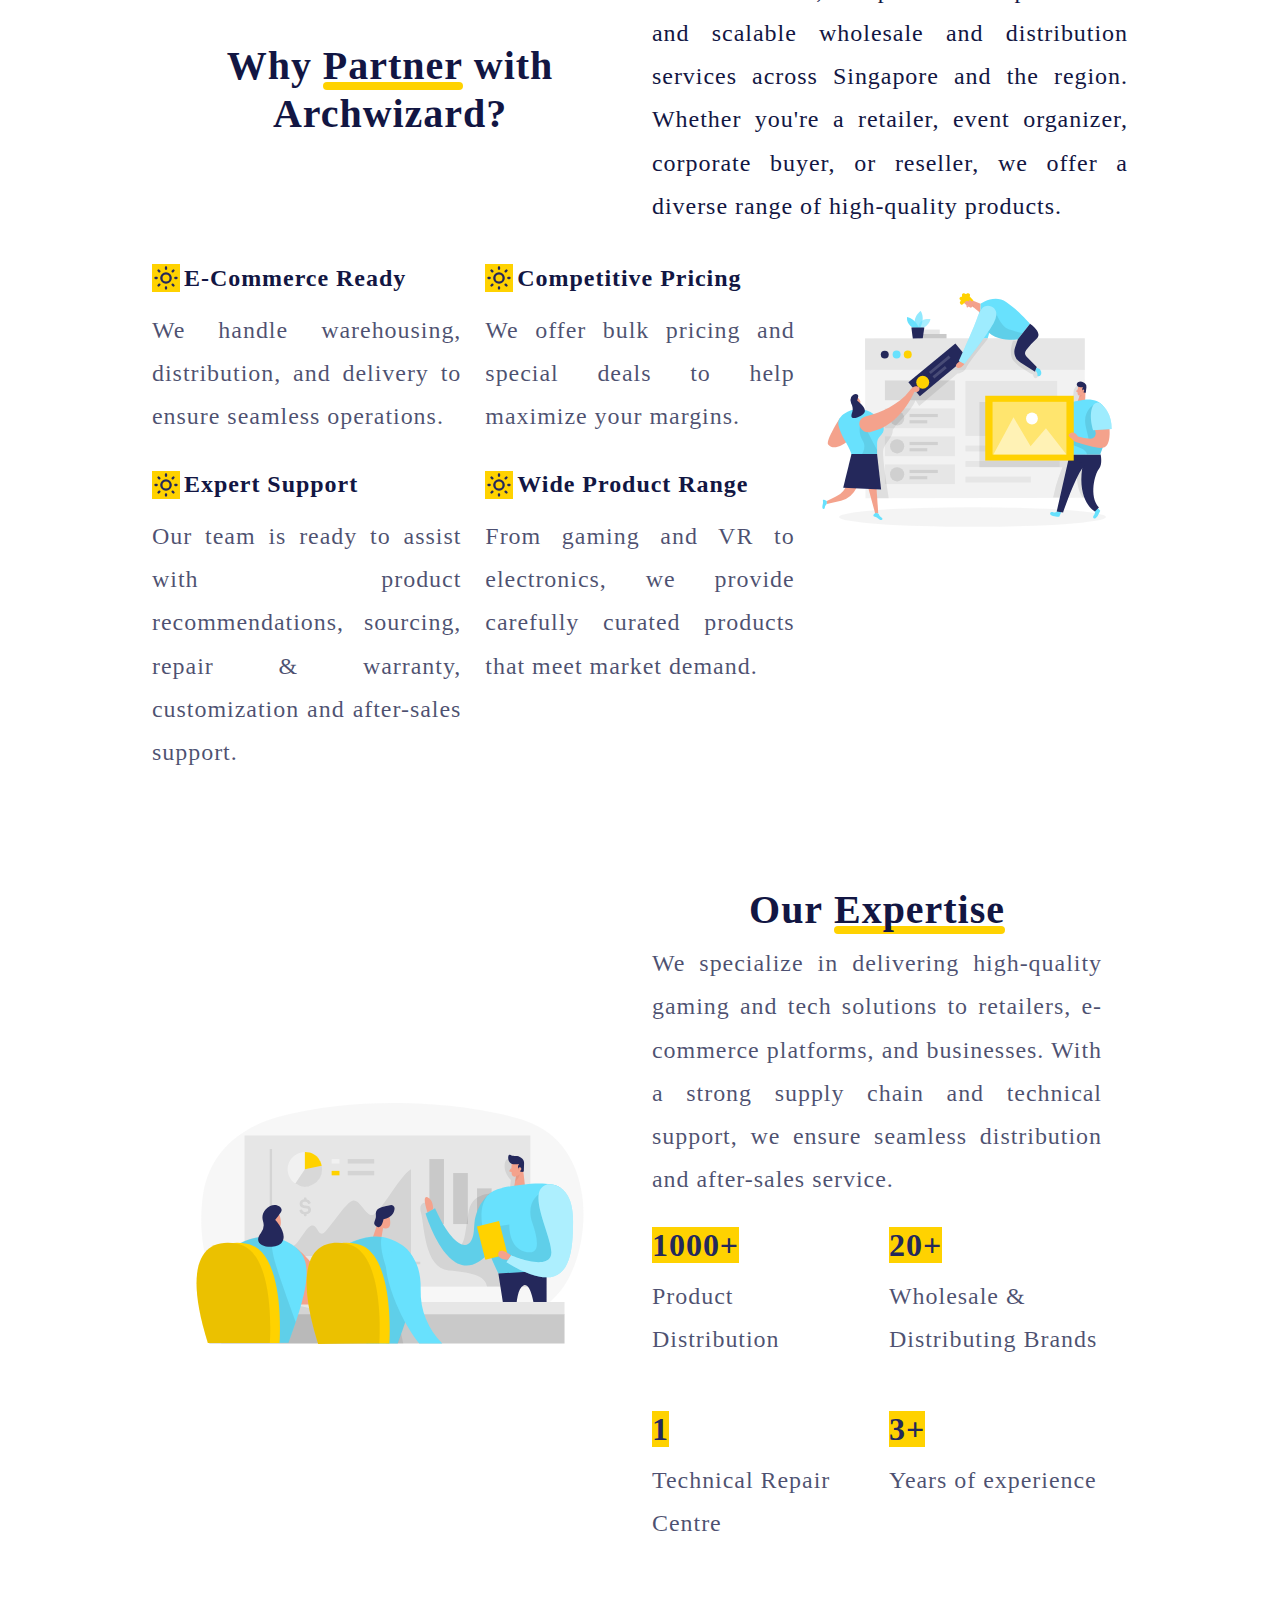
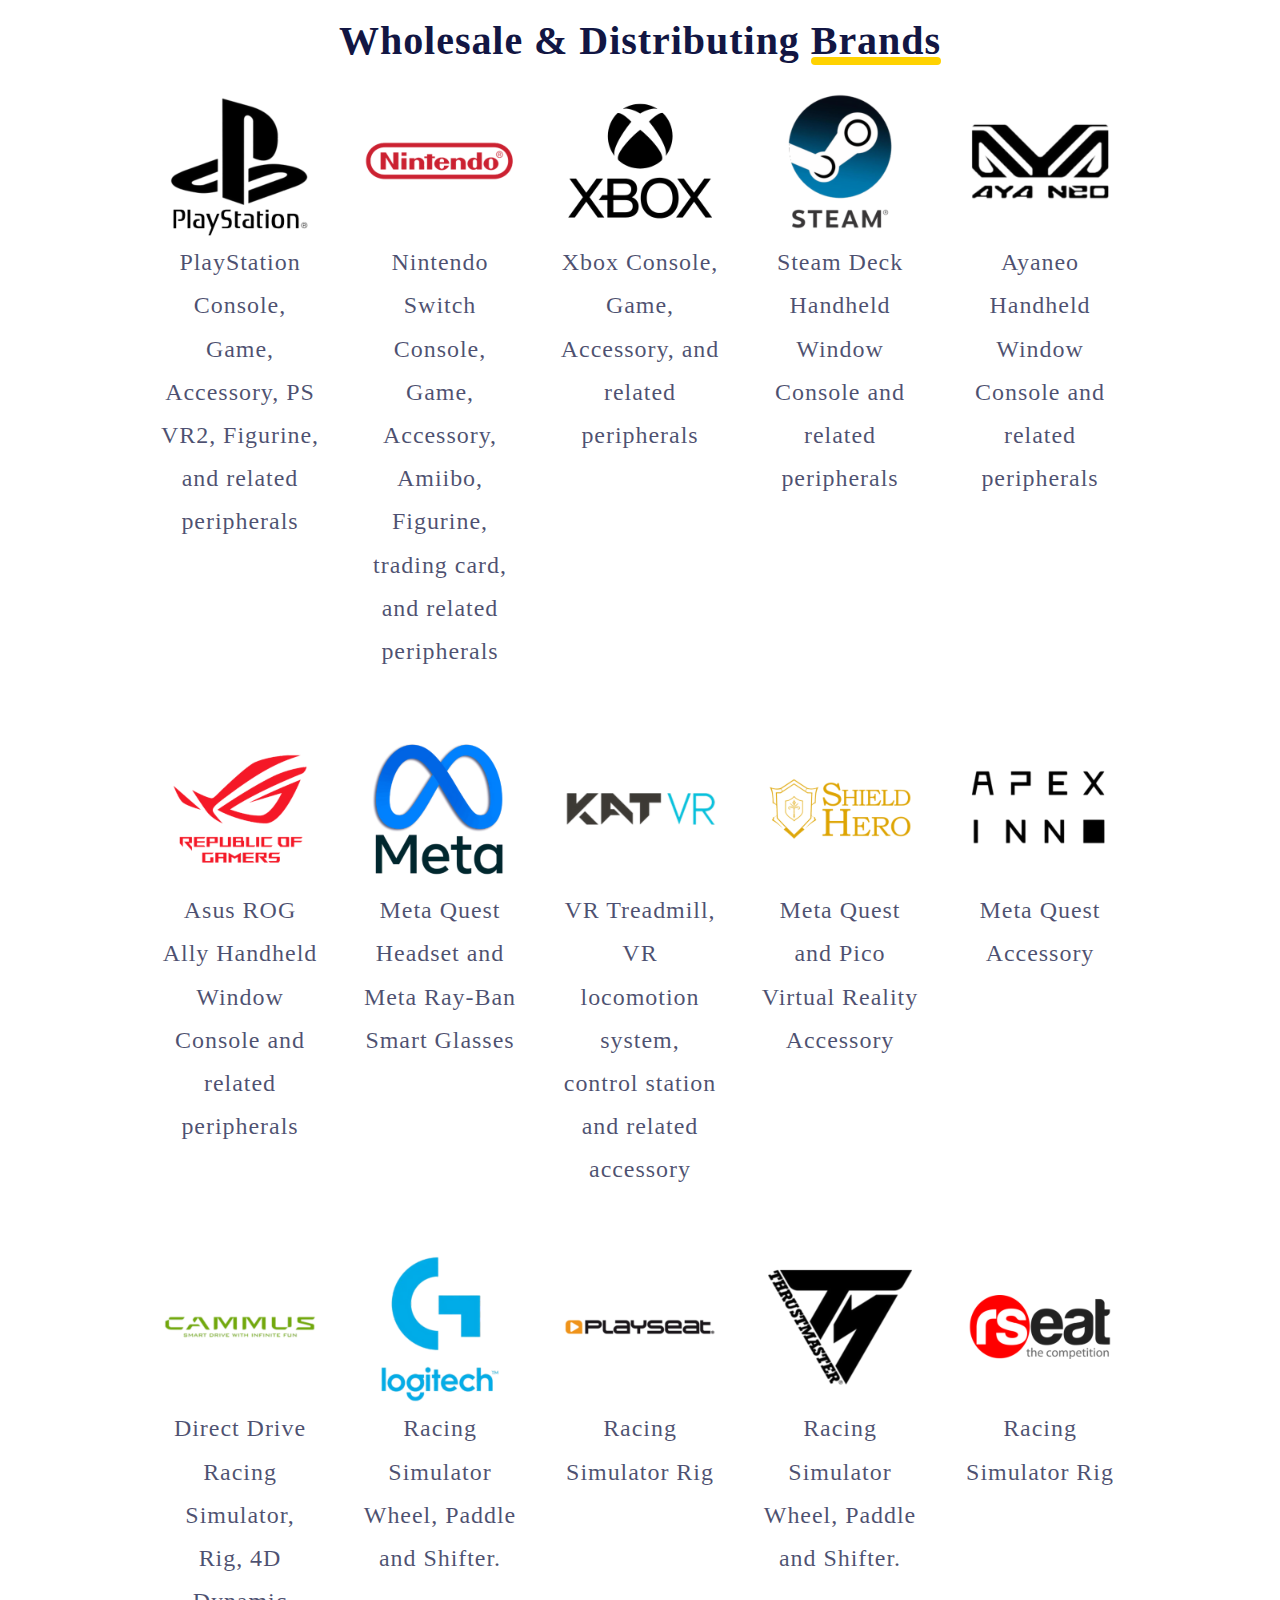
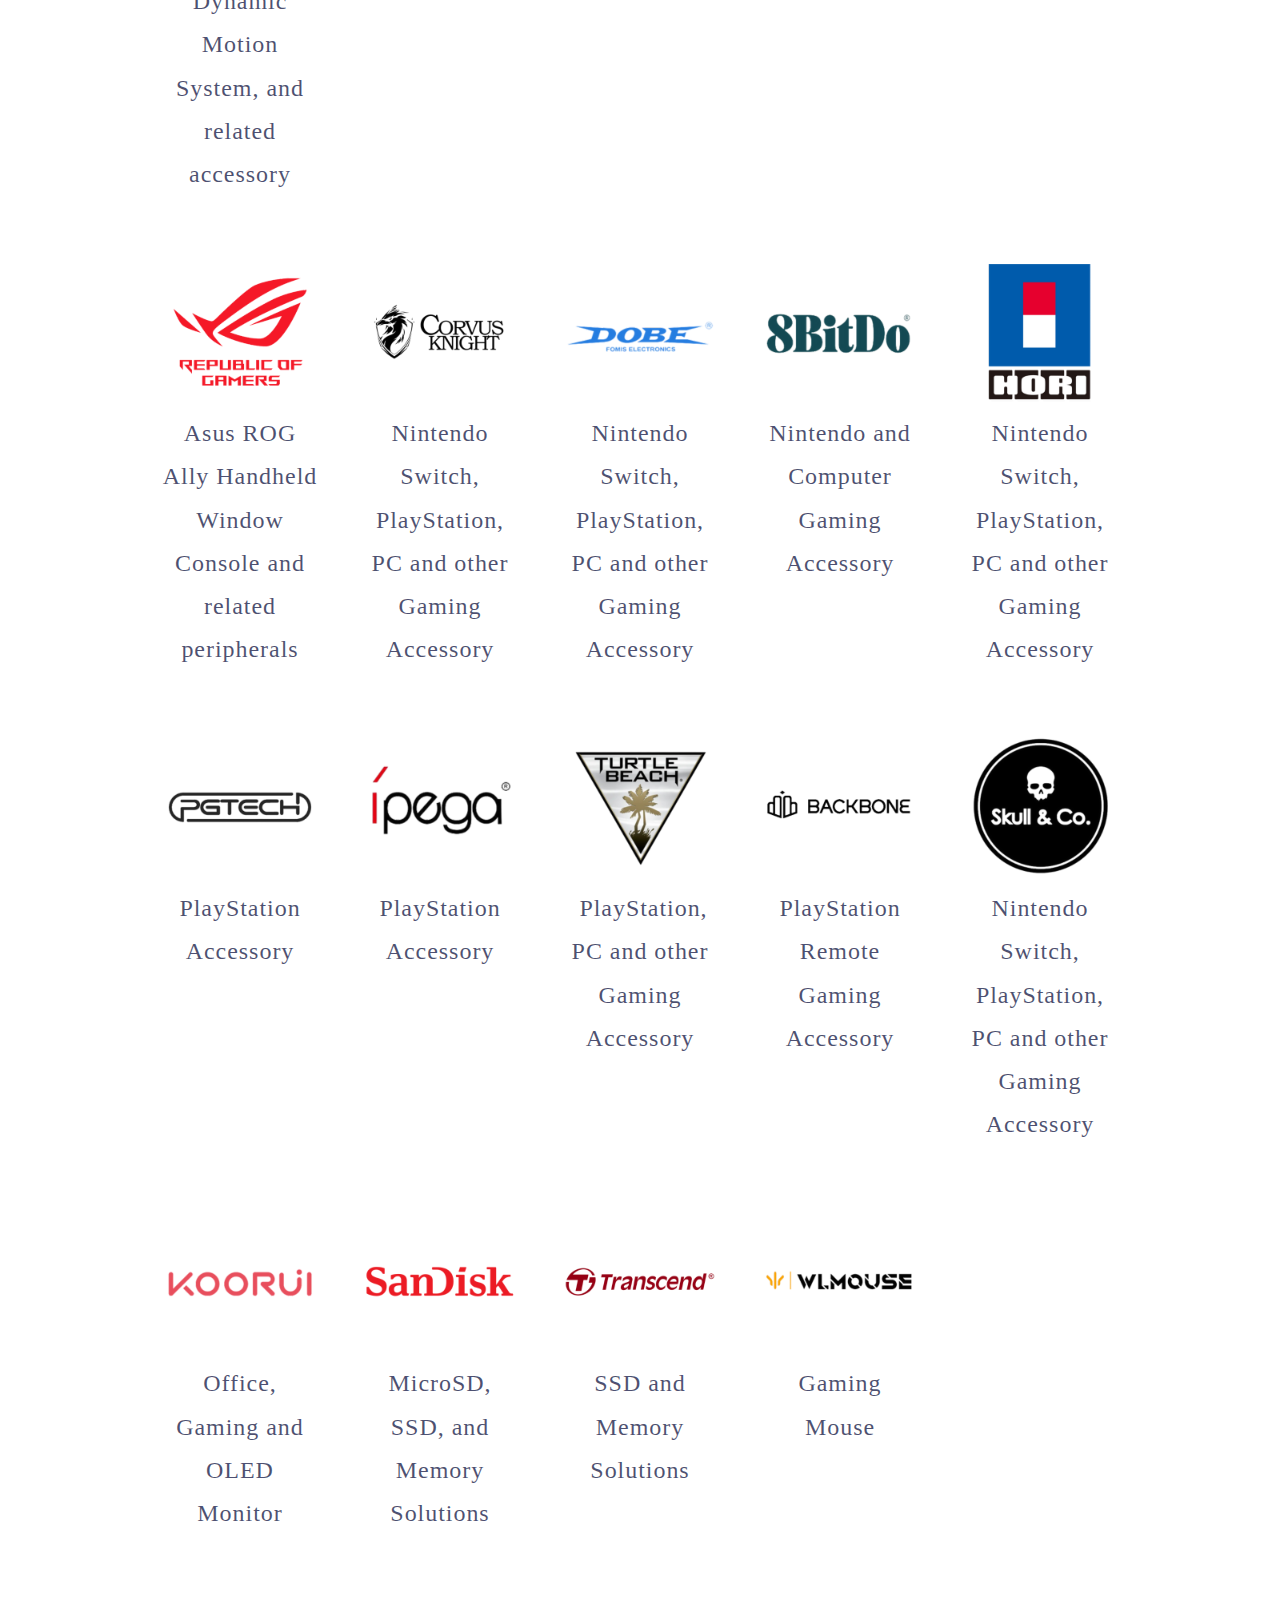
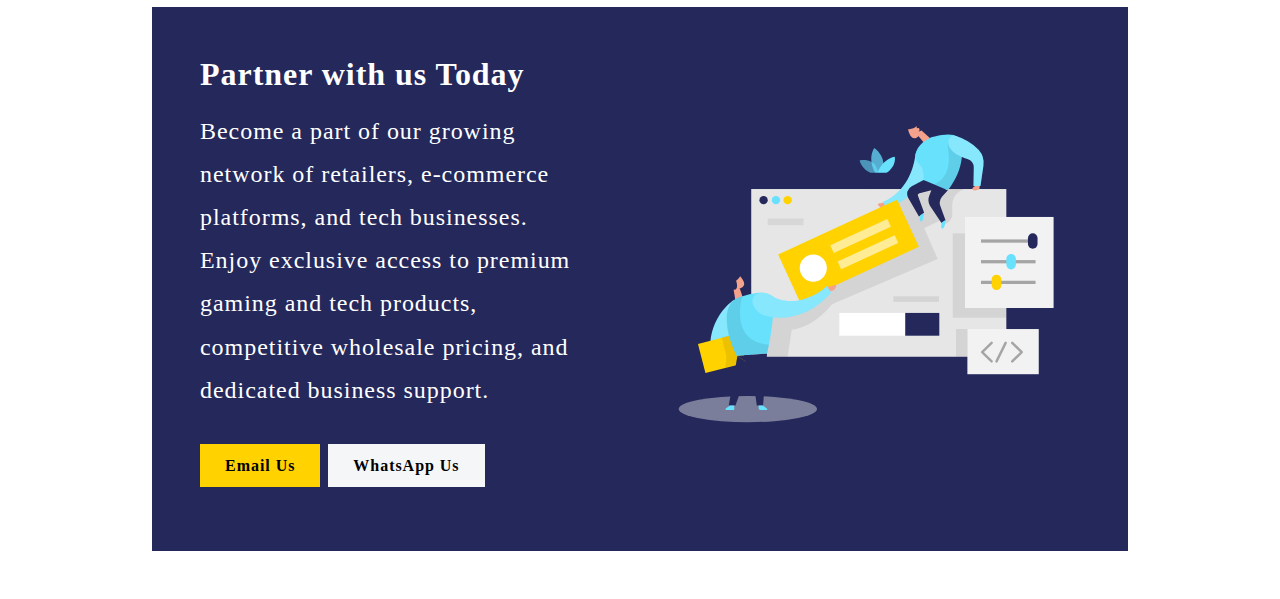
==== commit 4af446cb: "V2.0 Removed button, add desktop and mobile view sections" ====
--- a/index.html
+++ b/index.html
@@ -7,13 +7,13 @@
     <title>Home - Brand</title>
     <link rel="stylesheet" href="assets/bootstrap/css/bootstrap.min.css">
     <link rel="stylesheet" href="https://fonts.googleapis.com/css?family=Raleway:300italic,400italic,600italic,700italic,800italic,400,300,600,700,800&amp;display=swap">
-    <link rel="stylesheet" href="assets/css/untitled.css">
+    <link rel="stylesheet" href="assets/css/custom.css">
 </head>
 
 <body>
     <header class="pt-5">
-        <div class="container pt-4 pt-xl-5">
-            <div class="row pt-5">
+        <div class="container" style="padding-top: 0px;">
+            <div class="row">
                 <div class="col-md-8 text-center text-md-start mx-auto" style="width: 700px;">
                     <div class="text-center">
                         <h1 class="display-4 fw-bold mb-5" style="font-size: 51px;margin-bottom: 0px !important;">&nbsp;Wholesale &amp; Distribution</h1>
@@ -26,7 +26,7 @@
             </div>
         </div>
     </header>
-    <section>
+    <section class="mobile-tablet-view">
         <div class="container position-relative">
             <div class="row gy-4 row-cols-1 row-cols-md-2 row-cols-lg-3 flex-row flex-nowrap scroll-container" style="width: 100%;margin: 0px 0px 0px 0px;">
                 <div class="col card flex-shrink-0 p-2 scroll-card shadow">
@@ -34,7 +34,7 @@
                         <div class="card-body" style="padding: 0px;">
                             <div class="bs-icon-lg bs-icon-rounded bs-icon-secondary d-flex flex-shrink-0 justify-content-center align-items-center d-inline-block mb-4 bs-icon"><img src="assets/img/Icon%20Virtual%20Reality.png" width="40em" height="40em"></div>
                             <div>
-                                <h5 class="fw-bold">Virtual Reality</h5>
+                                <h3 class="fw-bold">Virtual Reality</h3>
                                 <p class="text-body-emphasis">VR Headset, accessories, treadmill, custom VR applications, and more.&nbsp;</p>
                             </div>
                         </div>
@@ -45,7 +45,7 @@
                         <div class="card-body" style="padding: 0px;">
                             <div class="bs-icon-lg bs-icon-rounded bs-icon-secondary d-flex flex-shrink-0 justify-content-center align-items-center d-inline-block mb-4 bs-icon"><img src="assets/img/Icon%20Gaming%20Peripherals.png" width="40em" height="40em"></div>
                             <div>
-                                <h5 class="fw-bold">Gaming Peripherals</h5>
+                                <h3 class="fw-bold">Gaming Peripherals</h3>
                                 <p class="text-dark-emphasis">Gaming consoles, controllers,&nbsp;accessories, figurine, trading cards, boardgames, and more.&nbsp;</p>
                             </div>
                         </div>
@@ -56,7 +56,7 @@
                         <div class="card-body" style="padding: 0px;">
                             <div class="bs-icon-lg bs-icon-rounded bs-icon-secondary d-flex flex-shrink-0 justify-content-center align-items-center d-inline-block mb-4 bs-icon"><img src="assets/img/Icon%20Racing%20Simulator.png" width="40em" height="40em"></div>
                             <div>
-                                <h5 class="fw-bold">Racing Simulator</h5>
+                                <h3 class="fw-bold">Racing Simulator</h3>
                                 <p class="text-dark-emphasis">Racing wheels, rigs, accessories, system, and more.&nbsp;</p>
                             </div>
                         </div>
@@ -67,7 +67,7 @@
                         <div class="card-body" style="padding: 0px;">
                             <div class="bs-icon-lg bs-icon-rounded bs-icon-secondary d-flex flex-shrink-0 justify-content-center align-items-center d-inline-block mb-4 bs-icon"><img src="assets/img/Icon%20Smart%20IT%20Hardware.png" width="40em" height="40em"></div>
                             <div>
-                                <h5 class="fw-bold">Smart IT Hardware</h5>
+                                <h3 class="fw-bold">Smart IT Hardware</h3>
                                 <p class="text-dark-emphasis">Smart Glass, Smart Keyboard, Smart Mouse, Monitor and other computer peripherals.</p>
                             </div>
                         </div>
@@ -78,7 +78,7 @@
                         <div class="card-body" style="padding: 0px;">
                             <div class="bs-icon-lg bs-icon-rounded bs-icon-secondary d-flex flex-shrink-0 justify-content-center align-items-center d-inline-block mb-4 bs-icon"><img src="assets/img/Icon%20Toy%20Boardgames.png" width="40em" height="40em"></div>
                             <div>
-                                <h5 class="fw-bold">Toys &amp; Boardgames</h5>
+                                <h3 class="fw-bold">Toys &amp; Boardgames</h3>
                                 <p class="text-dark-emphasis">Electronic, electronic, educational toys and more. Board Games, puzzles, trading Card and more. </p>
                             </div>
                         </div>
@@ -89,13 +89,85 @@
                         <div class="card-body" style="padding: 0px;">
                             <div class="bs-icon-lg bs-icon-rounded bs-icon-secondary d-flex flex-shrink-0 justify-content-center align-items-center d-inline-block mb-4 bs-icon"><img src="assets/img/Icon%20Household%20Electronic.png" width="40em" height="40em"></div>
                             <div>
-                                <h5 class="fw-bold">Household Electronic</h5>
+                                <h3 class="fw-bold">Household Electronic</h3>
                                 <p class="text-dark-emphasis">Smart home devices, small applicants, e-commerce electronic and more.&nbsp;</p>
                             </div>
                         </div>
                     </div>
                 </div>
             </div><button class="btn scroll-left scroll-btn" type="button">◀</button><button class="btn scroll-right scroll-btn" type="button">▶</button>
+        </div>
+    </section>
+    <section class="desktop-view">
+        <div class="container position-relative">
+            <div class="row gx-2 row-cols-md-3 row-cols-lg-3 row-cols-xl-3 row-cols-xxl-3">
+                <div class="col scroll-card-desktop">
+                    <div class="card border-1 d-flex justify-content-center p-3 border-0" style="padding: 0px;">
+                        <div class="card-body" style="padding: 0px;">
+                            <div class="bs-icon-lg bs-icon-rounded bs-icon-secondary d-flex flex-shrink-0 justify-content-center align-items-center d-inline-block mb-4 bs-icon"><img src="assets/img/Icon%20Virtual%20Reality.png" width="40em" height="40em"></div>
+                            <div>
+                                <h3 class="fw-bold">Virtual Reality</h3>
+                                <p class="text-body-emphasis">VR Headset, accessories, treadmill, custom VR applications, and more.&nbsp;</p>
+                            </div>
+                        </div>
+                    </div>
+                </div>
+                <div class="col scroll-card-desktop">
+                    <div class="card border-1 d-flex justify-content-center p-3 border-0" style="padding: 0px">
+                        <div class="card-body" style="padding: 0px;">
+                            <div class="bs-icon-lg bs-icon-rounded bs-icon-secondary d-flex flex-shrink-0 justify-content-center align-items-center d-inline-block mb-4 bs-icon"><img src="assets/img/Icon%20Gaming%20Peripherals.png" width="40em" height="40em"></div>
+                            <div>
+                                <h3 class="fw-bold">Gaming Peripherals</h3>
+                                <p class="text-dark-emphasis">Gaming consoles, controllers,&nbsp;accessories, figurine, trading cards, boardgames, and more.&nbsp;</p>
+                            </div>
+                        </div>
+                    </div>
+                </div>
+                <div class="col scroll-card-desktop">
+                    <div class="card border-1 d-flex justify-content-center p-3 border-0" style="padding: 0px;">
+                        <div class="card-body" style="padding: 0px;">
+                            <div class="bs-icon-lg bs-icon-rounded bs-icon-secondary d-flex flex-shrink-0 justify-content-center align-items-center d-inline-block mb-4 bs-icon"><img src="assets/img/Icon%20Racing%20Simulator.png" width="40em" height="40em"></div>
+                            <div>
+                                <h3 class="fw-bold">Racing Simulator</h3>
+                                <p class="text-dark-emphasis">Racing wheels, rigs, accessories, system, and more.&nbsp;</p>
+                            </div>
+                        </div>
+                    </div>
+                </div>
+                <div class="col scroll-card-desktop">
+                    <div class="card border-1 d-flex justify-content-center p-3 border-0" style="padding: 0px;">
+                        <div class="card-body" style="padding: 0px;">
+                            <div class="bs-icon-lg bs-icon-rounded bs-icon-secondary d-flex flex-shrink-0 justify-content-center align-items-center d-inline-block mb-4 bs-icon"><img src="assets/img/Icon%20Smart%20IT%20Hardware.png" width="40em" height="40em"></div>
+                            <div>
+                                <h3 class="fw-bold">Smart IT Hardware</h3>
+                                <p class="text-dark-emphasis">Smart Glass, Smart Keyboard, Smart Mouse, Monitor and other computer peripherals.</p>
+                            </div>
+                        </div>
+                    </div>
+                </div>
+                <div class="col scroll-card-desktop">
+                    <div class="card border-1 d-flex justify-content-center p-3 border-0" style="padding: 0px;">
+                        <div class="card-body" style="padding: 0px;">
+                            <div class="bs-icon-lg bs-icon-rounded bs-icon-secondary d-flex flex-shrink-0 justify-content-center align-items-center d-inline-block mb-4 bs-icon"><img src="assets/img/Icon%20Toy%20Boardgames.png" width="40em" height="40em"></div>
+                            <div>
+                                <h3 class="fw-bold">Toys &amp; Boardgames</h3>
+                                <p class="text-dark-emphasis">Electronic, electronic, educational toys and more. Board Games, puzzles, trading Card and more. </p>
+                            </div>
+                        </div>
+                    </div>
+                </div>
+                <div class="col scroll-card-desktop">
+                    <div class="card border-1 d-flex justify-content-center p-3 border-0" padding="0px">
+                        <div class="card-body" style="padding: 0px;">
+                            <div class="bs-icon-lg bs-icon-rounded bs-icon-secondary d-flex flex-shrink-0 justify-content-center align-items-center d-inline-block mb-4 bs-icon"><img src="assets/img/Icon%20Household%20Electronic.png" width="40em" height="40em"></div>
+                            <div>
+                                <h3 class="fw-bold">Household Electronic</h3>
+                                <p class="text-dark-emphasis">Smart home devices, small applicants, e-commerce electronic and more.&nbsp;</p>
+                            </div>
+                        </div>
+                    </div>
+                </div>
+            </div>
         </div>
     </section>
     <section>
@@ -111,14 +183,14 @@
             <div class="row gy-4 gy-md-0 d-flex flex-column flex-md-row">
                 <div class="col d-flex d-sm-flex d-md-flex justify-content-center align-items-center justify-content-md-start align-items-md-center justify-content-xl-center col-md-8">
                     <div>
-                        <div class="row gy-2 row-cols-1 row-cols-sm-2">
+                        <div class="row gx-4 gy-3 row-cols-1 row-cols-sm-2">
                             <div class="col text-center text-md-start">
                                 <div class="d-flex justify-content-center align-items-center justify-content-md-start"><svg xmlns="http://www.w3.org/2000/svg" width="1em" height="1em" viewBox="0 0 24 24" stroke-width="2" stroke="currentColor" fill="none" stroke-linecap="round" stroke-linejoin="round" class="icon icon-tabler icon-tabler-sun fs-3 text-primary bg-secondary">
                                         <path stroke="none" d="M0 0h24v24H0z" fill="none"></path>
                                         <path d="M12 12m-4 0a4 4 0 1 0 8 0a4 4 0 1 0 -8 0"></path>
                                         <path d="M3 12h1m8 -9v1m8 8h1m-9 8v1m-6.4 -15.4l.7 .7m12.1 -.7l-.7 .7m0 11.4l.7 .7m-12.1 -.7l-.7 .7"></path>
                                     </svg>
-                                    <h5 class="fw-bold mb-0 ms-1">E-Commerce Ready</h5>
+                                    <h4 class="fw-bold mb-0 ms-1">E-Commerce Ready</h4>
                                 </div>
                                 <p class="text-muted my-3 custom-justify">We handle warehousing, distribution, and delivery to ensure seamless operations.</p>
                             </div>
@@ -128,7 +200,7 @@
                                         <path d="M12 12m-4 0a4 4 0 1 0 8 0a4 4 0 1 0 -8 0"></path>
                                         <path d="M3 12h1m8 -9v1m8 8h1m-9 8v1m-6.4 -15.4l.7 .7m12.1 -.7l-.7 .7m0 11.4l.7 .7m-12.1 -.7l-.7 .7"></path>
                                     </svg>
-                                    <h5 class="fw-bold mb-0 ms-1">Competitive Pricing</h5>
+                                    <h4 class="fw-bold mb-0 ms-1">Competitive Pricing</h4>
                                 </div>
                                 <p class="text-muted my-3 custom-justify">We offer bulk pricing and special deals to help maximize your margins.</p>
                             </div>
@@ -138,7 +210,7 @@
                                         <path d="M12 12m-4 0a4 4 0 1 0 8 0a4 4 0 1 0 -8 0"></path>
                                         <path d="M3 12h1m8 -9v1m8 8h1m-9 8v1m-6.4 -15.4l.7 .7m12.1 -.7l-.7 .7m0 11.4l.7 .7m-12.1 -.7l-.7 .7"></path>
                                     </svg>
-                                    <h5 class="fw-bold mb-0 ms-1">Expert Support</h5>
+                                    <h4 class="fw-bold mb-0 ms-1">Expert Support</h4>
                                 </div>
                                 <p class="text-muted my-3 custom-justify">Our team is ready to assist with product recommendations, sourcing, repair &amp; warranty, customization and after-sales support.</p>
                             </div>
@@ -148,7 +220,7 @@
                                         <path d="M12 12m-4 0a4 4 0 1 0 8 0a4 4 0 1 0 -8 0"></path>
                                         <path d="M3 12h1m8 -9v1m8 8h1m-9 8v1m-6.4 -15.4l.7 .7m12.1 -.7l-.7 .7m0 11.4l.7 .7m-12.1 -.7l-.7 .7"></path>
                                     </svg>
-                                    <h5 class="fw-bold mb-0 ms-1">Wide Product Range</h5>
+                                    <h4 class="fw-bold mb-0 ms-1">Wide Product Range</h4>
                                 </div>
                                 <p class="text-muted my-3 custom-justify">From gaming and VR to electronics, we provide carefully curated products that meet market demand.</p>
                             </div>
@@ -198,7 +270,7 @@
             </div>
         </div>
     </section>
-    <section>
+    <section class="mobile-tablet-view">
         <div class="container position-relative mt-2">
             <h3 class="display-6 fw-bold text-center pb-0"><span>Wholesale &amp; Distributing&nbsp;</span><span class="underline">Brands</span></h3>
             <div class="row gy-4 row-cols-1 row-cols-md-2 row-cols-lg-3 flex-row flex-nowrap scroll-container" style="width: 100%;margin: 0px 0px 0px 0px;">
@@ -480,6 +552,274 @@
                     </div>
                 </div>
             </div><button class="btn scroll-left scroll-btn" type="button">◀</button><button class="btn scroll-right scroll-btn" type="button">▶</button>
+        </div>
+    </section>
+    <section class="desktop-view">
+        <div class="container position-relative mt-2">
+            <h3 class="display-6 fw-bold text-center pb-0"><span>Wholesale &amp; Distributing&nbsp;</span><span class="underline">Brands</span></h3>
+            <div class="row gx-4 gy-4 row-cols-1 row-cols-md-5 row-cols-lg-5">
+                <div class="col">
+                    <div class="card border-1 d-flex justify-content-center p-2 border-0 align-items-center" style="padding: 0px;">
+                        <div class="card-body d-flex flex-column align-items-center" style="padding: 0px;"><img src="assets/img/PlayStation.png" width="100%" height="100%">
+                            <div>
+                                <p class="text-center text-body-secondary">PlayStation Console, Game, Accessory, PS VR2, Figurine, and related peripherals</p>
+                            </div>
+                        </div>
+                    </div>
+                </div>
+                <div class="col">
+                    <div class="card border-1 d-flex justify-content-center p-2 border-0 align-items-center" style="padding: 0px;">
+                        <div class="card-body d-flex flex-column align-items-center" style="padding: 0px;"><img src="assets/img/Nintendo.png" width="100%" height="100%">
+                            <div>
+                                <p class="text-center text-body-secondary">Nintendo Switch Console, Game, Accessory, Amiibo, Figurine, trading card, and related peripherals</p>
+                            </div>
+                        </div>
+                    </div>
+                </div>
+                <div class="col">
+                    <div class="card border-1 d-flex justify-content-center p-2 border-0 align-items-center" style="padding: 0px;">
+                        <div class="card-body d-flex flex-column align-items-center" style="padding: 0px;"><img src="assets/img/Xbox.png" width="100%" height="100%">
+                            <div>
+                                <p class="text-center text-body-secondary">Xbox Console, Game, Accessory, and related peripherals</p>
+                            </div>
+                        </div>
+                    </div>
+                </div>
+                <div class="col">
+                    <div class="card border-1 d-flex justify-content-center p-2 border-0 align-items-center" style="padding: 0px;">
+                        <div class="card-body d-flex flex-column align-items-center" style="padding: 0px;"><img src="assets/img/Valve.png" width="100%" height="100%">
+                            <div>
+                                <p class="text-center text-body-secondary">Steam Deck Handheld Window Console and related peripherals</p>
+                            </div>
+                        </div>
+                    </div>
+                </div>
+                <div class="col">
+                    <div class="card border-1 d-flex justify-content-center p-2 border-0 align-items-center" style="padding: 0px;">
+                        <div class="card-body d-flex flex-column align-items-center" style="padding: 0px;"><img src="assets/img/Ayaneo.png" width="100%" height="100%">
+                            <div>
+                                <p class="text-center text-body-secondary">Ayaneo Handheld Window Console and related peripherals</p>
+                            </div>
+                        </div>
+                    </div>
+                </div>
+                <div class="col">
+                    <div class="card border-1 d-flex justify-content-center p-2 border-0 align-items-center" style="padding: 0px;">
+                        <div class="card-body d-flex flex-column align-items-center" style="padding: 0px;"><img src="assets/img/Asus_ROG.png" width="100%" height="100%">
+                            <div>
+                                <p class="text-center text-body-secondary">Asus ROG Ally Handheld Window Console and related peripherals</p>
+                            </div>
+                        </div>
+                    </div>
+                </div>
+                <div class="col">
+                    <div class="card border-1 d-flex justify-content-center p-2 border-0 align-items-center" style="padding: 0px;">
+                        <div class="card-body d-flex flex-column align-items-center" style="padding: 0px;"><img src="assets/img/Meta.png" width="100%" height="100%">
+                            <div>
+                                <p class="text-center text-body-secondary">Meta Quest Headset and Meta Ray-Ban Smart Glasses</p>
+                            </div>
+                        </div>
+                    </div>
+                </div>
+                <div class="col">
+                    <div class="card border-1 d-flex justify-content-center p-2 border-0 align-items-center" style="padding: 0px;">
+                        <div class="card-body d-flex flex-column align-items-center" style="padding: 0px;"><img src="assets/img/KATVR.png" width="100%" height="100%">
+                            <div>
+                                <p class="text-center text-body-secondary">VR Treadmill, VR locomotion system, control station and related accessory</p>
+                            </div>
+                        </div>
+                    </div>
+                </div>
+                <div class="col">
+                    <div class="card border-1 d-flex justify-content-center p-2 border-0 align-items-center" style="padding: 0px;">
+                        <div class="card-body d-flex flex-column align-items-center" style="padding: 0px;"><img src="assets/img/Shield_Hero.png" width="100%" height="100%">
+                            <div>
+                                <p class="text-center text-body-secondary">Meta Quest and Pico Virtual Reality Accessory</p>
+                            </div>
+                        </div>
+                    </div>
+                </div>
+                <div class="col">
+                    <div class="card border-1 d-flex justify-content-center p-2 border-0 align-items-center" style="padding: 0px;">
+                        <div class="card-body d-flex flex-column align-items-center" style="padding: 0px;"><img src="assets/img/ApexInno.png" width="100%" height="100%">
+                            <div>
+                                <p class="text-center text-body-secondary">Meta Quest Accessory</p>
+                            </div>
+                        </div>
+                    </div>
+                </div>
+                <div class="col">
+                    <div class="card border-1 d-flex justify-content-center p-2 border-0 align-items-center" style="padding: 0px;">
+                        <div class="card-body d-flex flex-column align-items-center" style="padding: 0px;"><img src="assets/img/Cammus.png" width="100%" height="100%">
+                            <div>
+                                <p class="text-center text-body-secondary">Direct Drive Racing Simulator, Rig, 4D Dynamic Motion System, and related accessory</p>
+                            </div>
+                        </div>
+                    </div>
+                </div>
+                <div class="col">
+                    <div class="card border-1 d-flex justify-content-center p-2 border-0 align-items-center" style="padding: 0px;">
+                        <div class="card-body d-flex flex-column align-items-center" style="padding: 0px;"><img src="assets/img/Logitech.png" width="100%" height="100%">
+                            <div>
+                                <p class="text-center text-body-secondary">Racing Simulator Wheel, Paddle and Shifter.</p>
+                            </div>
+                        </div>
+                    </div>
+                </div>
+                <div class="col">
+                    <div class="card border-1 d-flex justify-content-center p-2 border-0 align-items-center" style="padding: 0px;">
+                        <div class="card-body d-flex flex-column align-items-center" style="padding: 0px;"><img src="assets/img/Playseat.png" width="100%" height="100%">
+                            <div>
+                                <p class="text-center text-body-secondary">Racing Simulator Rig</p>
+                            </div>
+                        </div>
+                    </div>
+                </div>
+                <div class="col">
+                    <div class="card border-1 d-flex justify-content-center p-2 border-0 align-items-center" style="padding: 0px;">
+                        <div class="card-body d-flex flex-column align-items-center" style="padding: 0px;"><img src="assets/img/Thrustmaster.png" width="100%" height="100%">
+                            <div>
+                                <p class="text-center text-body-secondary">Racing Simulator Wheel, Paddle and Shifter.</p>
+                            </div>
+                        </div>
+                    </div>
+                </div>
+                <div class="col">
+                    <div class="card border-1 d-flex justify-content-center p-2 border-0 align-items-center" style="padding: 0px;">
+                        <div class="card-body d-flex flex-column align-items-center" style="padding: 0px;"><img src="assets/img/Rseat.png" width="100%" height="100%">
+                            <div>
+                                <p class="text-center text-body-secondary">Racing Simulator Rig</p>
+                            </div>
+                        </div>
+                    </div>
+                </div>
+                <div class="col">
+                    <div class="card border-1 d-flex justify-content-center p-2 border-0 align-items-center" style="padding: 0px;">
+                        <div class="card-body d-flex flex-column align-items-center" style="padding: 0px;"><img src="assets/img/Asus_ROG.png" width="100%" height="100%">
+                            <div>
+                                <p class="text-center text-body-secondary">Asus ROG Ally Handheld Window Console and related peripherals</p>
+                            </div>
+                        </div>
+                    </div>
+                </div>
+                <div class="col">
+                    <div class="card border-1 d-flex justify-content-center p-2 border-0 align-items-center" style="padding: 0px;">
+                        <div class="card-body d-flex flex-column align-items-center" style="padding: 0px;"><img src="assets/img/CorvusKnight.png" width="100%" height="100%">
+                            <div>
+                                <p class="text-center text-body-secondary">Nintendo Switch, PlayStation, PC and other Gaming Accessory</p>
+                            </div>
+                        </div>
+                    </div>
+                </div>
+                <div class="col">
+                    <div class="card border-1 d-flex justify-content-center p-2 border-0 align-items-center" style="padding: 0px;">
+                        <div class="card-body d-flex flex-column align-items-center" style="padding: 0px;"><img src="assets/img/Dobe.png" width="100%" height="100%">
+                            <div>
+                                <p class="text-center text-body-secondary">Nintendo Switch, PlayStation, PC and other Gaming Accessory</p>
+                            </div>
+                        </div>
+                    </div>
+                </div>
+                <div class="col">
+                    <div class="card border-1 d-flex justify-content-center p-2 border-0 align-items-center" style="padding: 0px;">
+                        <div class="card-body d-flex flex-column align-items-center" style="padding: 0px;"><img src="assets/img/8BITDO.png" width="100%" height="100%">
+                            <div>
+                                <p class="text-center text-body-secondary">Nintendo and Computer Gaming Accessory</p>
+                            </div>
+                        </div>
+                    </div>
+                </div>
+                <div class="col">
+                    <div class="card border-1 d-flex justify-content-center p-2 border-0 align-items-center" style="padding: 0px;">
+                        <div class="card-body d-flex flex-column align-items-center" style="padding: 0px;"><img src="assets/img/Hori.png" width="100%" height="100%">
+                            <div>
+                                <p class="text-center text-body-secondary">Nintendo Switch, PlayStation, PC and other Gaming Accessory</p>
+                            </div>
+                        </div>
+                    </div>
+                </div>
+                <div class="col">
+                    <div class="card border-1 d-flex justify-content-center p-2 border-0 align-items-center" style="padding: 0px;">
+                        <div class="card-body d-flex flex-column align-items-center" style="padding: 0px;"><img src="assets/img/PGTECH.png" width="100%" height="100%">
+                            <div>
+                                <p class="text-center text-body-secondary">PlayStation Accessory</p>
+                            </div>
+                        </div>
+                    </div>
+                </div>
+                <div class="col">
+                    <div class="card border-1 d-flex justify-content-center p-2 border-0 align-items-center" style="padding: 0px;">
+                        <div class="card-body d-flex flex-column align-items-center" style="padding: 0px;"><img src="assets/img/IPega.png" width="100%" height="100%">
+                            <div>
+                                <p class="text-center text-body-secondary">PlayStation Accessory</p>
+                            </div>
+                        </div>
+                    </div>
+                </div>
+                <div class="col">
+                    <div class="card border-1 d-flex justify-content-center p-2 border-0 align-items-center" style="padding: 0px;">
+                        <div class="card-body d-flex flex-column align-items-center" style="padding: 0px;"><img src="assets/img/Turtle_Beach.png" width="100%" height="100%">
+                            <div>
+                                <p class="text-center text-body-secondary">&nbsp;PlayStation, PC and other Gaming Accessory<br><br></p>
+                            </div>
+                        </div>
+                    </div>
+                </div>
+                <div class="col">
+                    <div class="card border-1 d-flex justify-content-center p-2 border-0 align-items-center" style="padding: 0px;">
+                        <div class="card-body d-flex flex-column align-items-center" style="padding: 0px;"><img src="assets/img/Backbone.png" width="100%" height="100%">
+                            <div>
+                                <p class="text-center text-body-secondary">PlayStation Remote Gaming Accessory</p>
+                            </div>
+                        </div>
+                    </div>
+                </div>
+                <div class="col">
+                    <div class="card border-1 d-flex justify-content-center p-2 border-0 align-items-center" style="padding: 0px;">
+                        <div class="card-body d-flex flex-column align-items-center" style="padding: 0px;"><img src="assets/img/Skull_&_Co.png" width="100%" height="100%">
+                            <div>
+                                <p class="text-center text-body-secondary">Nintendo Switch, PlayStation, PC and other Gaming Accessory</p>
+                            </div>
+                        </div>
+                    </div>
+                </div>
+                <div class="col">
+                    <div class="card border-1 d-flex justify-content-center p-2 border-0 align-items-center" style="padding: 0px;">
+                        <div class="card-body d-flex flex-column align-items-center" style="padding: 0px;"><img src="assets/img/Koorui.png" width="100%" height="100%">
+                            <div>
+                                <p class="text-center text-body-secondary">Office, Gaming and OLED Monitor</p>
+                            </div>
+                        </div>
+                    </div>
+                </div>
+                <div class="col">
+                    <div class="card border-1 d-flex justify-content-center p-2 border-0 align-items-center" style="padding: 0px;">
+                        <div class="card-body d-flex flex-column align-items-center" style="padding: 0px;"><img src="assets/img/SanDisk.png" width="100%" height="100%">
+                            <div>
+                                <p class="text-center text-body-secondary">MicroSD, SSD, and Memory Solutions</p>
+                            </div>
+                        </div>
+                    </div>
+                </div>
+                <div class="col">
+                    <div class="card border-1 d-flex justify-content-center p-2 border-0 align-items-center" style="padding: 0px;">
+                        <div class="card-body d-flex flex-column align-items-center" style="padding: 0px;"><img src="assets/img/Transcend.png" width="100%" height="100%">
+                            <div>
+                                <p class="text-center text-body-secondary">SSD and Memory Solutions</p>
+                            </div>
+                        </div>
+                    </div>
+                </div>
+                <div class="col">
+                    <div class="card border-1 d-flex justify-content-center p-2 border-0 align-items-center" style="padding: 0px;">
+                        <div class="card-body d-flex flex-column align-items-center" style="padding: 0px;"><img src="assets/img/WLMouse.png" width="100%" height="100%">
+                            <div>
+                                <p class="text-center text-body-secondary">Gaming Mouse</p>
+                            </div>
+                        </div>
+                    </div>
+                </div>
+            </div>
         </div>
     </section>
     <section class="py-4 py-xl-5">
--- a/assets/css/custom.css
+++ b/assets/css/custom.css
@@ -0,0 +1,131 @@
+body {
+  font-family: 'Poppins', sans-serif;
+  font-family: var(--font-body-family) !important;
+  font-style: var(--font-body-style) !important;
+  font-weight: var(--font-body-weight) !important;
+  font-size: 1.5rem;
+  letter-spacing: 0.06rem;
+  line-height: 1.8;
+}
+
+.custom-justify {
+  text-align: justify;
+}
+
+#scroll-container {
+  gap: 1rem;
+  padding: 10px;
+  overflow-x: auto;
+  white-space: nowrap;
+  cursor: grab;
+  scroll-snap-type: x mandatory;
+}
+
+.scroll-card {
+  flex: 0 0 auto;
+  width: 13em;
+  scroll-snap-align: center;
+  border-radius: 0.3em;
+  margin-top: 0px;
+}
+
+.scroll-btn {
+  position: absolute;
+  top: 50%;
+  transform: translateY(-50%);
+  background: transparent !important;
+  border: none !important;
+  width: 80px;
+  height: 80px;
+  align-items: center;
+  justify-content: center;
+  color: var(--bs-secondary);
+  font-size: 2em;
+  text-shadow: 0 2px 5px black !important;
+  padding: 0px;
+  outline: none !important;
+  display: none;
+}
+
+.scroll-left {
+  left: 10px;
+}
+
+.scroll-right {
+  right: 10px;
+}
+
+.scroll-container .active {
+  cursor: grabbing;
+}
+
+.scroll-container {
+  /*white-space: nowrap;*/
+  cursor: grab;
+  display: flex;
+  overflow: auto;
+  scroll-snap-type: x mandatory;
+  -webkit-overflow-scrolling: touch;
+  gap: 1rem;
+  padding: 10px;
+  scrollbar-width: none;
+}
+
+.scroll-container::-webkit-scrollbar {
+  display: none;
+}
+
+.scroll-btn:hover {
+  background-color: transparent;
+  color: white;
+}
+
+.scroll-btn {
+  display: none;
+}
+
+@media (min-width: 1200px) {
+  .scroll-left {
+    left: -50px;
+  }
+}
+
+@media (min-width: 1200px) {
+  .scroll-right {
+    right: -50px;
+  }
+}
+
+@media (min-width: 768px) {
+  .scroll-btn {
+    display: block;
+  }
+}
+
+.mobile-tablet-view {
+  display: block;
+}
+
+@media (min-width: 992px) {
+  .mobile-tablet-view {
+    display: none;
+  }
+}
+
+.desktop-view {
+  display: none;
+}
+
+@media (min-width: 992px) {
+  .desktop-view {
+    display: block;
+  }
+}
+
+.scroll-card-desktop {
+  /*flex: 0 0 auto;*/
+  /*scroll-snap-align: center;*/
+  /*border-radius: 0.3em;*/
+  /*margin-top: 0px;*/
+}
+
